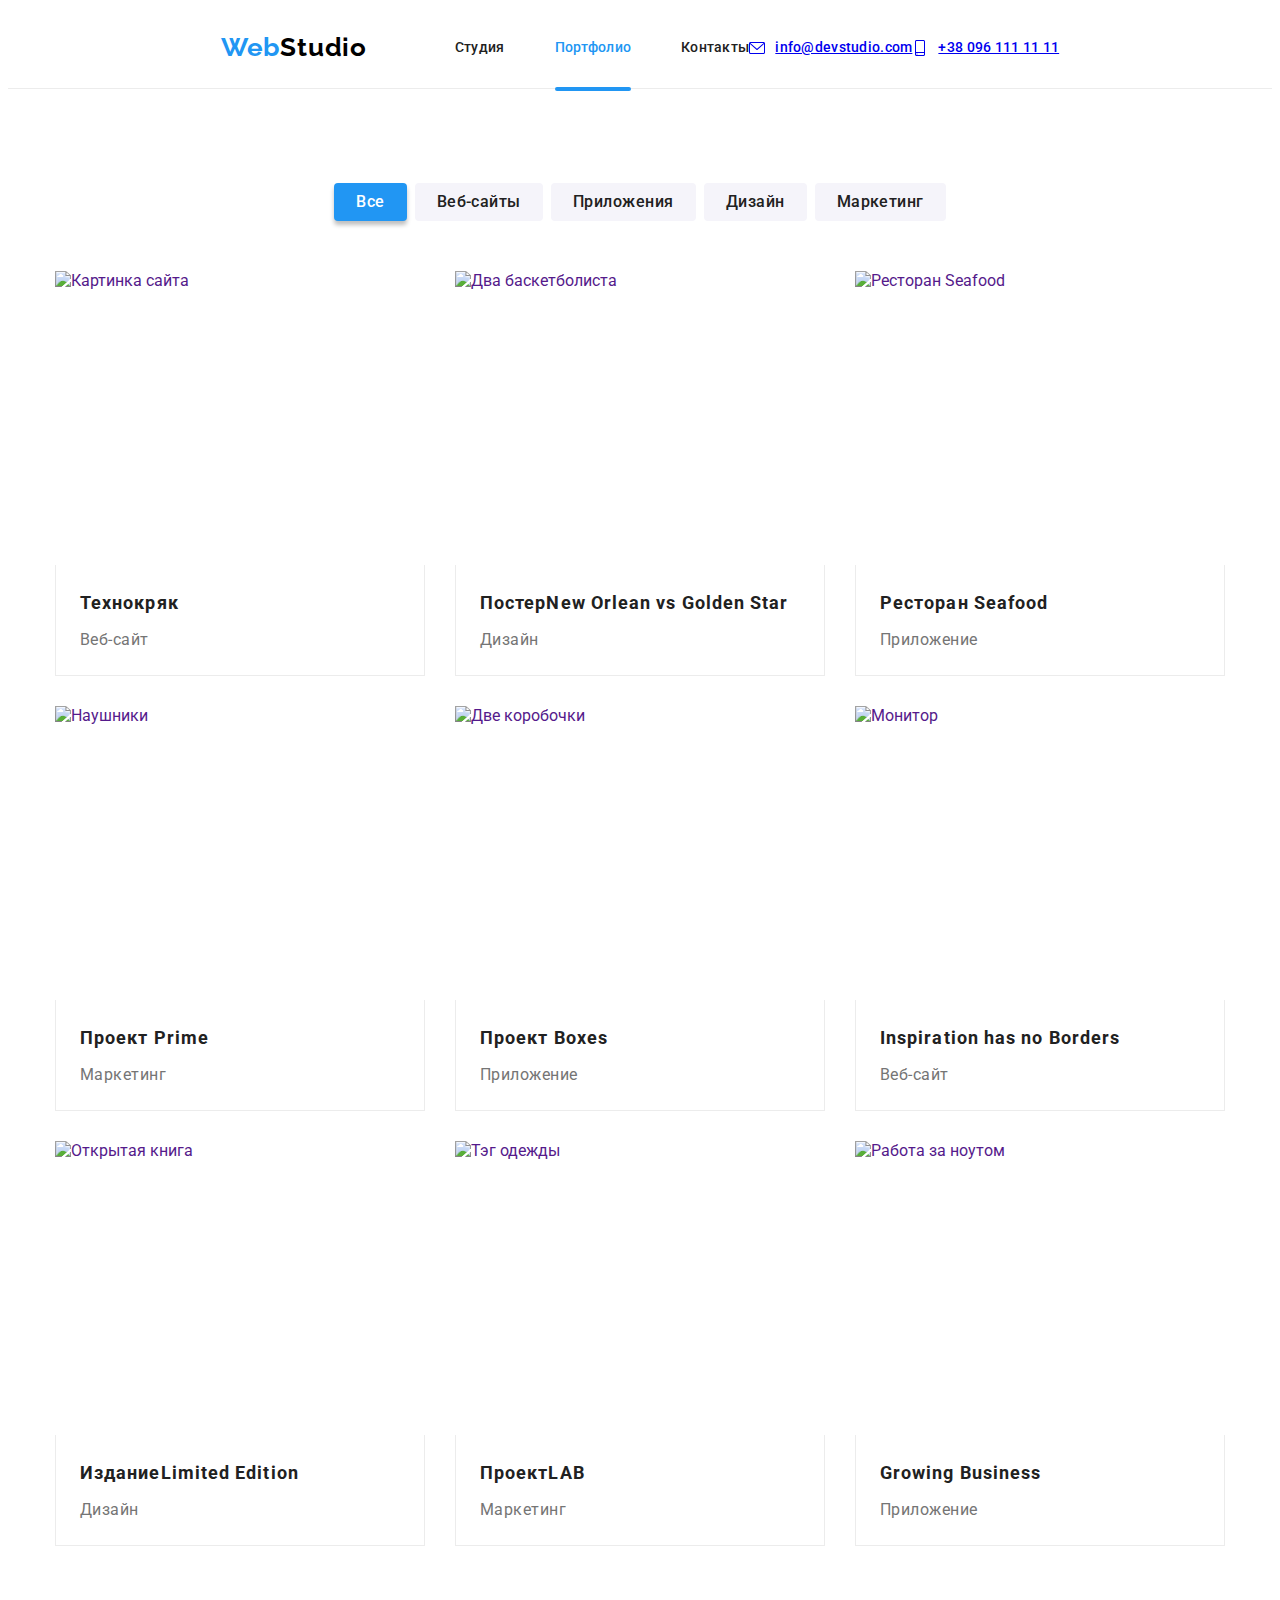
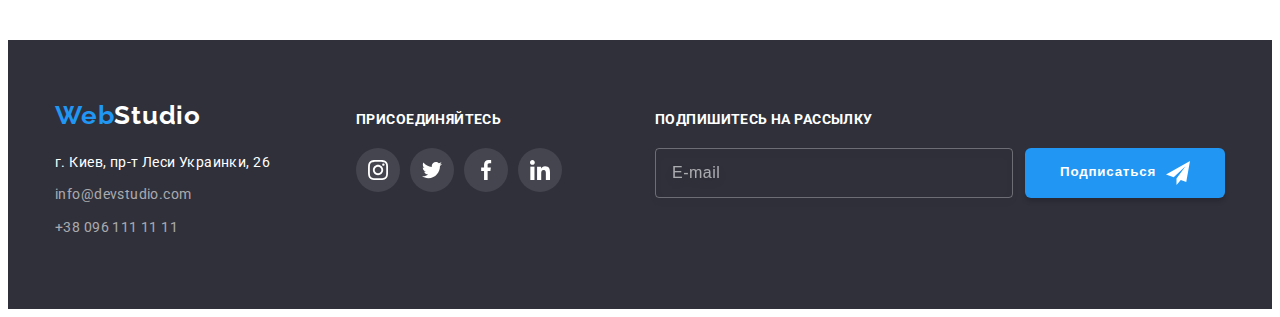
==== portfolio.html @ 28007266 "HW 8" ====
<!DOCTYPE html>
<html lang="ru">

<head>
    <meta charset="UTF-8">
    <meta http-equiv="X-UA-Compatible" content="IE=edge">
    <meta name="viewport" content="width=device-width, initial-scale=1.0">
    <link rel="preconnect" href="https://fonts.googleapis.com">
    <link rel="preconnect" href="https://fonts.gstatic.com" crossorigin>
    <link
        href="https://fonts.googleapis.com/css2?family=Raleway:wght@700&family=Roboto:wght@400;500;700;900&display=swap"
        rel="stylesheet">
    <link rel="stylesheet" href="https://cdnjs.cloudflare.com/ajax/libs/modern-normalize/1.1.0/modern-normalize.min.css"
        integrity="sha512-wpPYUAdjBVSE4KJnH1VR1HeZfpl1ub8YT/NKx4PuQ5NmX2tKuGu6U/JRp5y+Y8XG2tV+wKQpNHVUX03MfMFn9Q=="
        crossorigin="anonymous" referrerpolicy="no-referrer" />
    <link rel="stylesheet" href="./css/style.css">
    <link rel="stylesheet" href="./css/main.min.css">
    <title>Document</title>
</head>

<body>
    <!--ШАПКА-->
    <header class="header-border">
        <div class="container">
            <nav class="nav">
                <a href="" class="logo--header logo">Web<span class="logo__studio">Studio</span></a>
                <ul class="nav__list">
                    <li class="nav__item">
                        <a href="./index.html" class="nav__link">Студия</a>
                    </li>
                    <li class="nav__item">
                        <a href="./portfolio.html" class="nav__link current">Портфолио</a>
                    </li>
                    <li class="nav__item">
                        <a href="" class="nav__link">Контакты</a>
                    </li>
                </ul>
                <ul class="contacts">
                    <li class="contacts__list">
                        <a href="mailto:info@devstudio.com" class="contacts__link"><svg class="contacts__icon">
                                <use href="./images/icons.svg#icon-envelope"></use>
                            </svg>info@devstudio.com
                        </a>
                    <li class="contacts__list"><a href="tel:+380961111111" class="contacts__link"><svg
                                class="contacts__icon">
                                <use href="./images/icons.svg#icon-smartphone"></use>
                            </svg>+38 096 111 11 11</a>
                    </li>
                </ul>
            </nav>
        </div>
    </header>
    <main>
        <section class="section">
            <!--<h1>Портфолио</h1-->
            <div class="container">
                <ul class="ul-filter">
                    <li class="filter__margins"><button type="button"
                            class="button button__filter filter__current">Все</button></li>
                    <li class="filter__margins"><button type="button" class="button button__filter">Веб-сайты</button>
                    </li>
                    <li class="filter__margins"><button type="button" class="button button__filter">Приложения</button>
                    </li>
                    <li class="filter__margins"><button type="button" class="button button__filter">Дизайн</button></li>
                    <li class="filter__margins"><button type="button" class="button button__filter">Маркетинг</button>
                    </li>
                </ul>

                <ul class="portfolio__container">
                    <li class="portfolio__flex-item">
                        <a href="" class="portfolio__link">
                            <div class="portfolio__pic-div">
                                <img width="370" height="294" class="img" src="./images/portfolio1.jpg"
                                    alt="Картинка сайта">
                                <div class="overlay">
                                    <p class="portfolio__overlay-text">Технокряк это современная площадка распространения
                                        коронавируса. Компании используют
                                        эту платформу для цифрового шпионажа и атак на защищённые сервера конкурентов.
                                    </p>
                                </div>
                            </div>
                            <div class="portfolio__border">
                                <h2 class="portfolio__title">Технокряк</h2>
                                <p class="portfolio__paragraph">Веб-сайт</p>
                            </div>
                        </a>
                    </li>
                    <li class="portfolio__flex-item">
                        <a href="" class="portfolio__link card-hover">
                            <div class="portfolio__pic-div">
                                <img width="370" height="294" class="img" src="./images/portfolio2.jpg"
                                    alt="Два баскетболиста">
                                <div class="overlay">
                                    <p class="portfolio__overlay-text">Технокряк это современная площадка распространения
                                        коронавируса. Компании используют эту
                                        платформу для цифрового шпионажа и атак на защищённые сервера конкурентов.</p>
                                </div>
                            </div>
                            <div class="portfolio__border">
                                <h2 class="portfolio__title">Постер<span lang="en">New Orlean vs Golden Star</span></h2>
                                <p class="portfolio__paragraph">Дизайн</p>
                            </div>
                        </a>
                    </li>
                    <li class="portfolio__flex-item">
                        <a href="" class="portfolio__link card-hover">
                            <div class="portfolio__pic-div">
                                <img width="370" height="294" class="img" src="./images/portfolio3.jpg"
                                    alt="Ресторан Seafood">
                                <div class="overlay">
                                    <p class="portfolio__overlay-text">Технокряк это современная площадка распространения
                                        коронавируса. Компании используют эту
                                        платформу для цифрового шпионажа и атак на защищённые сервера конкурентов.</p>
                                </div>
                            </div>
                            <div class="portfolio__border">
                                <h2 class="portfolio__title">Ресторан <span lang="en">Seafood</span></h2>
                                <p class="portfolio__paragraph">Приложение</p>
                            </div>
                        </a>
                    </li>
                    <li class="portfolio__flex-item">
                        <a href="" class="portfolio__link card-hover">
                            <div class="portfolio__pic-div">
                                <img width="370" height="294" class="img" src="./images/portfolio4.jpg" alt="Наушники">
                                <div class="overlay">
                                    <p class="portfolio__overlay-text">Технокряк это современная площадка распространения
                                        коронавируса. Компании используют эту
                                        платформу для цифрового шпионажа и атак на защищённые сервера конкурентов.</p>
                                </div>
                            </div>
                            <div class="portfolio__border">
                                <h2 class="portfolio__title">Проект <span lang="en">Prime</span></h2>
                                <p class="portfolio__paragraph">Маркетинг</p>
                            </div>
                        </a>
                    </li>
                    <li class="portfolio__flex-item">
                        <a href="" class="portfolio__link card-hover">
                            <div class="portfolio__pic-div">
                                <img width="370" height="294" class="img" src="./images/portfolio5.jpg"
                                    alt="Две коробочки">
                                <div class="overlay">
                                    <p class="portfolio__overlay-text">Технокряк это современная площадка распространения
                                        коронавируса. Компании используют эту
                                        платформу для цифрового шпионажа и атак на защищённые сервера конкурентов.</p>
                                </div>
                            </div>
                            <div class="portfolio__border">
                                <h2 class="portfolio__title">Проект <span lang="en">Boxes</span></h2>
                                <p class="portfolio__paragraph">Приложение</p>
                            </div>
                        </a>
                    </li>
                    <li class="portfolio__flex-item">
                        <a href="" class="portfolio__link card-hover">
                            <div class="portfolio__pic-div">
                                <img width="370" height="294" class="img" src="./images/portfolio6.jpg" alt="Монитор">
                                <div class="overlay">
                                    <p class="portfolio__overlay-text">Технокряк это современная площадка распространения
                                        коронавируса. Компании используют эту
                                        платформу для цифрового шпионажа и атак на защищённые сервера конкурентов.</p>
                                </div>
                            </div>
                            <div class="portfolio__border">
                                <h2 lang="en" class="portfolio__title">Inspiration has no Borders</h2>
                                <p class="portfolio__paragraph">Веб-сайт</p>
                            </div>
                        </a>
                    </li>
                    <li class="portfolio__flex-item">
                        <a href="" class="portfolio__link card-hover">
                            <div class="portfolio__pic-div">
                                <img width="370" height="294" class="img" src="./images/portfolio7.jpg"
                                    alt="Открытая книга">
                                <div class="overlay">
                                    <p class="portfolio__overlay-text">Технокряк это современная площадка распространения
                                        коронавируса. Компании используют эту
                                        платформу для цифрового шпионажа и атак на защищённые сервера конкурентов.</p>
                                </div>
                            </div>
                            <div class="portfolio__border">
                                <h2 class="portfolio__title">Издание<span lang="en">Limited Edition</span></h2>
                                <p class="portfolio__paragraph">Дизайн</p>
                            </div>
                        </a>
                    </li>
                    <li class="portfolio__flex-item">
                        <a href="" class="portfolio__link card-hover">
                            <div class="portfolio__pic-div">
                                <img width="370" height="294" class="img" src="./images/portfolio8.jpg"
                                    alt="Тэг одежды">
                                <div class="overlay">
                                    <p class="portfolio__overlay-text">Технокряк это современная площадка распространения
                                        коронавируса. Компании используют эту
                                        платформу для цифрового шпионажа и атак на защищённые сервера конкурентов.</p>
                                </div>
                            </div>
                            <div class="portfolio__border">
                                <h2 class="portfolio__title">Проeкт<span lang="">LAB</span></h2>
                                <p class="portfolio__paragraph">Маркетинг</p>
                            </div>
                        </a>
                    </li>
                    <li class="portfolio__flex-item">
                        <a href="" class="portfolio__link card-hover">
                            <div class="portfolio__pic-div">
                                <img width="370" height="294" class="img" src="./images/portfolio9.jpg"
                                    alt="Работа за ноутом">
                                <div class="overlay">
                                    <p class="portfolio__overlay-text">Технокряк это современная площадка распространения
                                        коронавируса. Компании используют эту
                                        платформу для цифрового шпионажа и атак на защищённые сервера конкурентов.</p>
                                </div>
                            </div>
                            <div class="portfolio__border">
                                <h2 lang="en" class="portfolio__title">Growing Business</h2>
                                <p class="portfolio__paragraph">Приложение</p>
                            </div>
                        </a>
                    </li>
                </ul>
            </div>
        </section>
    </main>
    <!--ПОДВАЛ-->
    <footer class="footer">
        <section class="container--footer">
            <div class="container-footer-left">
                <a href="" class="logo logo-foot-main">Web<span class="logo__studio--footer ">Studio</span></a>
                <address>
                    <ul>
                        <li class="contacts--footer"><a href="https://goo.gl/maps/7hmKTm9yFbBLXRid7" class="address">г.
                                Киев, пр-т Леси Украинки,
                                26</a></li>
                        <li class="contacts--footer"><a href="mailto:info@devstudio.com"
                                class="contacts__link--footer">info@devstudio.com</a><br></li>
                        <li class="contacts--footer"><a href="tel:+380961111111" class="contacts__link--footer">+38 096 111
                                11
                                11</a></li>
                    </ul>
                </address>
            </div>
            <div class="container-footer-right">
                <p class="footer__join">Присоединяйтесь</p>
                <ul class="social-icons__list">
                    <li class="social__item">
                        <a href="" class="social__link social__link--footer">
                            <svg class="social__icon" width="20" height="20">
                                <use href="./images/icons.svg#icon-instagram1"></use>
                            </svg>
                        </a>
                    </li>
                    <li class="social__item">
                        <a href="" class="social__link social__link--footer">
                            <svg class="social__icon" width="20" height="20">
                                <use href="./images/icons.svg#icon-twitter-1"></use>
                            </svg>
                        </a>
                    </li>
                    <li class="social__item">
                        <a href="" class="social__link social__link--footer">
                            <svg class="social__icon" width="20" height="20">
                                <use href="./images/icons.svg#icon-facebook-1"></use>
                            </svg>
                        </a>
                    </li>
                    <li class="social__item">
                        <a href="" class="social__link social__link--footer">
                            <svg class="social__icon" width="20" height="20">
                                <use href="./images/icons.svg#icon-linkedin-1"></use>
                            </svg>
                        </a>
                    </li>
                </ul>
            </div>
            <!-- subscribe -->
            <div class="subscribe">
                <p class="footer__join">Подпишитесь на рассылку</p>
                <div class="subscribe__wrap">
                    <!-- <label for="subscribe-mail" class="subscribe-label"></label> -->
                    <form action="#" class="subscribe-form">
                        <input type="email" class="subscribe__input" name="subscribe-mail" placeholder="E-mail">
                    </form>
                    <button type="submit" class="button--subscribe">Подписаться<svg class="subscribe__icon" width="24"
                            height="24">
                            <use href="./images/icons.svg#icon-plane"></use>
                        </svg></button>
                </div>
            </div>
        </section>
    </footer>
    </body>

</html>
---- css/main.min.css ----
:root{--primary-text-color: #757575;--secondary-text-color: #212121;--accent-text-color: #2196f3;--title-text-color: #ffffff;--bgc-portfolio-cards: rgba(33, 150, 243, 0.9);--overlay-bgc: rgba(47, 48, 58, 0.8);--secondary-background-color: #f5f4fa;--third-background-color: #2f303a;--icon-fill-main: #afb1b8;--cubic-bezier: cubic-bezier(0.4, 0, 0.2, 1);--box-shadow: 0px 4px 4px rgba(0, 0, 0, 0.25);--box-shadow-long: 0px 1px 3px rgba(0, 0, 0, 0.12), 0px 1px 1px rgba(0, 0, 0, 0.14), 0px 2px 1px rgba(0, 0, 0, 0.2);--box-shadow-pf-card: 0px 1px 1px rgba(0, 0, 0, 0.12), 0px 4px 4px rgba(0, 0, 0, 0.06), 1px 4px 6px rgba(0, 0, 0, 0.16);--transition-time: 250ms}html{box-sizing:border-box}*,*::before,*::after{box-sizing:inherit}.list{list-style:none;text-decoration:none}h1,h2,h3,h4,h5,h6,p{margin:0 0}ul{margin:0;padding:0;list-style:none}.button{cursor:pointer}img{display:block;width:100%;height:auto}address{font-style:normal;text-decoration:none}.hidden{position:absolute;width:1px;height:1px;margin:-1px;border:0;padding:0;white-space:nowrap;-webkit-clip-path:inset(100%);clip-path:inset(100%);clip:rect(0 0 0 0);overflow:hidden}body{font-family:"roboto",sans-serif;background-color:var(--background-color);color:var(--primary-text-color)}@media screen and (min-width: 320px)and (max-width: 1199px){.section{padding:60px 0}}@media screen and (min-width: 1200px){.section{padding-top:94px;padding-bottom:94px}}.current{color:var(--accent-text-color)}.current::after{content:"";width:100%;height:4px;position:absolute;background-color:var(--accent-text-color);border-radius:5px;left:0;bottom:-3px}.border-main{padding:30px 32px;background-color:var(--background-color);border-radius:0 0 6px 6px;box-shadow:var(--box-shadow-long)}.is-hidden{visibility:hidden;opacity:0;pointer-events:none}.main__title{font-size:28px;line-height:33px;letter-spacing:.03em;font-weight:700;margin-bottom:50px;color:var(--secondary-text-color);text-align:center}.logo{display:inline-block;margin-left:0px;color:var(--accent-text-color);text-decoration:none;font-family:Raleway;font-size:26px;line-height:1.19;letter-spacing:.03em;font-weight:700}@media screen and (min-width: 320px)and (max-width: 1200px){.logo{font-size:24px;line-height:1.16;letter-spacing:.03em;font-weight:700}}.logo-studio{color:#000;transition:color var(--transition-time) var(--cubic-bezier)}.logo--header{padding-top:24px;padding-bottom:25px;margin-right:88px}.logo__studio{color:#000;transition:color var(--transition-time) var(--cubic-bezier)}.logo__studio:hover,.logo__studio:active{color:var(--accent-text-color)}.logo__studio--footer{color:var(--title-text-color);transition:color var(--transition-time) var(--cubic-bezier)}.logo__studio--footer:hover,.logo__studio--footer:focus{color:var(--accent-text-color)}.logo-foot-main{margin-bottom:20px}.container,.container--footer{margin:0 auto;padding:0 15px}@media screen and (min-width: 320px)and (max-width: 767px){.container,.container--footer{width:100%}}@media screen and (min-width: 480px){.container,.container--footer{width:480px}}@media screen and (min-width: 768px)and (max-width: 1199px){.container,.container--footer{width:738px}}@media screen and (min-width: 1200px){.container,.container--footer{width:1200px}}@media screen and (min-width: 1200px){.container--footer{display:flex;align-items:baseline;margin:0 auto;text-align:baseline}}.container--mob-header{padding:0 15px;display:flex;justify-content:space-between}@media screen and (min-width: 767px){.container--mob-header{display:none}}.container__header{padding:0 15px}@media screen and (min-width: 320px){.container__header{width:100%}}@media screen and (min-width: 768px){.container__header{width:738px}}@media screen and (min-width: 1200px){.container__header{width:1200px}}.button{display:inline-block;font-family:inherit;font-size:16px;display:flex;align-items:center;text-align:center;letter-spacing:.06em;border:none}.button__hero{border-radius:6px;font-weight:700;line-height:1.87;padding:10px 32px;display:inline-block;text-align:center;color:var(--title-text-color);background-color:var(--accent-text-color);box-shadow:0px 4px 4px rgba(0,0,0,.15)}.button__filter{border-radius:4px;color:var(--secondary-text-color);background-color:var(--secondary-background-color);font-weight:500;font-size:16px;line-height:1.62;text-align:center;letter-spacing:.03em;padding:6px 22px;width:auto;transition:color var(--transition-time) var(--cubic-bezier),background-color var(--transition-time) var(--cubic-bezier),box-shadow var(--transition-time) var(--cubic-bezier)}.button__filter:hover,.button__filter:focus{color:var(--title-text-color);background-color:var(--accent-text-color);box-shadow:var(--box-shadow)}.filter__current{color:var(--title-text-color);background-color:var(--accent-text-color);box-shadow:var(--box-shadow)}.filter__margins{margin-left:8px}.filter__margins:first-child{margin-left:0}.btn{display:inline-block}.button--modal{display:block;margin:0 auto;border-radius:6px;font-weight:700;line-height:1.87;padding:10px 54px;color:var(--title-text-color);background-color:var(--accent-text-color);box-shadow:0px 4px 4px rgba(0,0,0,.15)}.button--subscribe{display:flex;justify-content:center;align-items:center;cursor:pointer;width:200px;height:50px;border-radius:6px;font-weight:700;line-height:1.87;padding:auto auto;vertical-align:center;color:var(--title-text-color);background-color:var(--accent-text-color);letter-spacing:.06em;border:none;box-shadow:0px 4px 4px rgba(0,0,0,.15)}@media screen and (min-width: 320px)and (max-width: 1199px){.button--subscribe{margin:0 auto}}.close-menu-button{position:absolute;top:14px;right:14px;width:40px;height:40px;border:none;background-color:transparent;display:flex;align-items:center;justify-content:center;transition:fill var(--transition-time) var(--cubic-bezier)}.close-menu-button:hover,.close-menu-button:focus{fill:var(--accent-text-color);cursor:pointer}.open-menu-button{margin-left:auto;border:none;background-color:transparent}@media screen and (min-width: 767px){.open-menu-button{display:none}}.open-menu-button :hover,.open-menu-button :focus{fill:var(--accent-text-color);cursor:pointer}.social-icons__list{display:flex;justify-content:center}.social__item{width:44px;height:44px}.social__item+.social__item{margin-left:10px}.social__icon{fill:currentColor}.social__link{width:100%;height:100%;border-radius:50%;display:flex;align-items:center;justify-content:center;color:var(--icon-fill-main);transition:color var(--transition-time) var(--cubic-bezier),background-color var(--transition-time) var(--cubic-bezier)}.social__link:hover,.social__link:focus{background-color:var(--accent-text-color);color:var(--title-text-color)}.social__link--footer{color:var(--title-text-color);background-color:rgba(255,255,255,.1)}@media screen and (min-width: 1200px){.contacts{display:flex;align-items:center}}.contacts__list{display:flex;flex-direction:row}.contacts__mail,.contacts__tel{font-size:14px;line-height:1.16;letter-spacing:.02em;font-weight:500;color:var(--primary-text-color);text-decoration:none;transition:color var(--transition-time) var(--cubic-bezier)}.contacts__mail:hover,.contacts__mail:focus,.contacts__tel:hover,.contacts__tel:focus{color:var(--accent-text-color)}.contacts__mail{padding-bottom:10px;padding-top:20px}@media screen and (min-width: 1200px){.contacts__mail{padding:32px 0;margin-right:30px}}.contacts__tel{padding-bottom:18px;margin-left:-2px}@media screen and (min-width: 1200px){.contacts__tel{padding:32px 0;margin-right:10px;padding:32px 0}}.contacts__icon{width:16px;height:16px;display:inline-block;vertical-align:middle;fill:currentColor;margin-right:10px}.contacts__link--footer{display:inline-block;font-weight:400;color:rgba(255,255,255,.6);font-size:14px;line-height:1.71;letter-spacing:.03em;text-decoration:none;transition:color var(--transition-time) var(--cubic-bezier)}.contacts__link--footer:hover,.contacts__link--footer:focus{color:var(--accent-text-color)}@media screen and (min-width: 320px)and (max-width: 1199px){.contacts__link--footer{margin-bottom:8px}}@media screen and (min-width: 1200px){.contacts--footer{max-width:231px;margin-bottom:9px}.contacts--footer :last-child{margin-bottom:0}}.form-field{margin-bottom:10px}.form__input-wrap{position:relative}.form__input{padding-left:42px;width:100%;height:40px;outline:none;border:1px solid rgba(33,33,33,.2);border-radius:4px;background-color:transparent;transition:border-color var(--transition-time) var(--cubic-bezier)}.form__input:focus,.form__input:hover{border-color:var(--accent-text-color);cursor:pointer}.form__input:focus+.form__icon-name,.form__input:hover+.form__icon-name{fill:var(--accent-text-color)}.form__icon-name{position:absolute;top:50%;transform:translateY(-50%);left:12px;transition:fill var(--transition-time) var(--cubic-bezier)}.form__input__text{display:block;margin-bottom:4px;color:var(--primary-text-color);font-size:12px;line-height:1.16;letter-spacing:.01em}.form__textarea{width:100%;height:120px;outline:none;border:1px solid rgba(33,33,33,.2);border-radius:4px;padding:12px 16px;resize:none;background-color:transparent;transition:border-color var(--transition-time) var(--cubic-bezier)}.form__textarea:focus,.form__textarea:hover{border-color:var(--accent-text-color);cursor:pointer}.form__textarea::-moz-placeholder{color:rgba(117,117,117,.5);font-size:12px;line-height:1.16;letter-spacing:.01em;color:rgba(117,117,117,.5)}.form__textarea:-ms-input-placeholder{color:rgba(117,117,117,.5);font-size:12px;line-height:1.16;letter-spacing:.01em;color:rgba(117,117,117,.5)}.form__textarea::placeholder{color:rgba(117,117,117,.5);font-size:12px;line-height:1.16;letter-spacing:.01em;color:rgba(117,117,117,.5)}.nav{display:flex;justify-content:center;font-size:14px;line-height:1.14;letter-spacing:.02em;font-weight:500}@media screen and (max-width: 768px){.nav{display:none}}.header-border{border-bottom:1px solid #ececec}@media screen and (min-width: 767px){.header-border{display:flex;justify-content:center}}.nav__list{display:flex;padding-left:0px}.nav__item{color:var(--secondary-text-color);margin-right:50px}.nav__item:last-child{margin-right:0}.nav__item:hover,.nav__item:focus{color:var(--accent-text-color)}.nav__link{position:relative;display:inline-block;padding-top:32px;padding-bottom:32px;color:var(--secondary-text-color);text-decoration:none;transition:color var(--transition-time) var(--cubic-bezier)}.nav__link:hover,.nav__link:focus{color:var(--accent-text-color)}.nav__link.current{color:var(--accent-text-color)}@media screen and (min-width: 767px){.logo--header.logo.mobile{display:none}}.nav-right{margin-left:84px;min-width:-webkit-fit-content;min-width:-moz-fit-content;min-width:fit-content}.hero__section{margin:0 auto;text-align:center;background-repeat:no-repeat;background-size:cover;background-position:center;background-color:var(--third-background-color)}@media screen and (min-width: 320px){.hero__section{background-image:linear-gradient(rgba(47, 48, 58, 0.4), rgba(47, 48, 58, 0.4)),url(/images/hero-mob-1x.jpg);padding-top:118px;padding-bottom:118px}}@media screen and (min-width: 768px){.hero__section{background-image:linear-gradient(rgba(47, 48, 58, 0.4), rgba(47, 48, 58, 0.4)),url(/images/hero-tab-1x.jpg);padding-top:118px;padding-bottom:118px}}@media screen and (min-width: 1200px){.hero__section{background-image:linear-gradient(rgba(47, 48, 58, 0.4), rgba(47, 48, 58, 0.4)),url(/images/hero-picture.jpg);max-width:1600px;padding-top:200px;padding-bottom:200px}}.hero__title{display:block;margin-top:0;margin-bottom:30px;margin-right:auto;margin-left:auto;text-align:center;color:var(--title-text-color);text-transform:uppercase}@media screen and (min-width: 320px){.hero__title{font-size:26px;line-height:1.61;letter-spacing:.06em;font-weight:900;max-width:360px}}@media screen and (min-width: 1200px){.hero__title{font-size:44px;line-height:1.36;letter-spacing:.06em;font-weight:900;max-width:696px}}.examples__section{padding-bottom:94px}@media screen and (max-width: 1199px){.examples__section{display:none}}.examples{display:flex;padding-left:0}.examples__item{margin-left:30px}.examples__item:first-child{margin-left:0}.examples__pic-div{position:relative;overflow:hidden}.examples__overlay{position:absolute;bottom:0;display:flex;width:100%;height:70px;justify-content:center;align-items:center;background-color:var(--overlay-bgc)}.examples__text{color:var(--title-text-color);font-weight:700;font-size:14px;line-height:1.14;text-align:center;letter-spacing:.03em;text-transform:uppercase}.footer{padding-top:60px;padding-bottom:60px;background-color:var(--third-background-color)}.container-footer-left{text-align:center;display:block;min-width:231px}@media screen and (min-width: 320px)and (max-width: 1199px){.container-footer-left{margin-bottom:60px}}@media screen and (min-width: 1200px){.container-footer-left{margin-right:70px;text-align:left}}.address{display:inline-block;text-decoration:none;font-style:normal;font-weight:400;color:var(--title-text-color);font-size:14px;line-height:1.71;letter-spacing:.03em;transition:color var(--transition-time) var(--cubic-bezier)}.address:hover,.address:focus{color:var(--accent-text-color)}@media screen and (min-width: 320px){.address{margin-bottom:8px}}.footer__join{text-align:center;margin-bottom:20px;color:var(--title-text-color);font-weight:700;font-size:14px;line-height:1.14;letter-spacing:.03em;text-transform:uppercase}@media screen and (min-width: 1200px){.footer__join{text-align:left}}@media screen and (min-width: 768px){.footer__wrap--left{display:flex;align-items:baseline;justify-content:space-around}}@media screen and (min-width: 1200px){.footer__wrap--left{justify-content:space-between}}@media screen and (min-width: 1200px){.footer__wrap--all{display:flex;justify-content:space-between;align-items:baseline}}@media screen and (min-width: 320px)and (max-width: 1199px){.container-footer-socials{margin-bottom:60px}}@media screen and (min-width: 1200px){.container-footer-socials{height:80px;margin-left:70px}}.features__list{margin-bottom:-30px;margin:0 auto}@media screen and (min-width: 768px){.features__list{display:flex;justify-content:center;flex-wrap:wrap;margin-left:-30px}}.features__list .features__item{margin-bottom:30px}@media screen and (min-width: 768px){.features__list .features__item{width:calc(100% / 2 - 30px);margin-left:30px}}@media screen and (min-width: 1200px){.features__list .features__item{width:calc(100% / 4 - 30px)}}.features__list .features__item+.features__list .features__item{margin-left:30px}.features__icon-block{margin-right:auto;margin-left:auto;margin-bottom:30px;display:flex;background-color:var(--secondary-background-color);width:100%;height:120px;align-items:center;justify-content:center;border-radius:6px}.features__icon{display:inline-block;justify-content:center;align-items:center}.features__title{margin-bottom:10px;display:flex;color:var(--secondary-text-color);margin-bottom:10px;font-size:14px;line-height:1.14;letter-spacing:.03em;font-weight:700;text-transform:uppercase}.features__paragraph{display:inline-block;min-width:270px;font-size:14px;line-height:1.71;letter-spacing:.03em;font-weight:400}.our-team{background-color:var(--secondary-background-color)}.team__list{margin-bottom:-30px}@media screen and (min-width: 768px){.team__list{display:flex;justify-content:center;align-items:center;flex-wrap:wrap;margin-left:-30px}}.team-item{margin-bottom:30px}@media screen and (min-width: 768px){.team-item{width:calc(100% / 2 - 30px);margin-left:30px}}@media screen and (min-width: 1200px){.team-item{width:calc(100% / 4 - 30px)}.team-item+.team-item{margin-left:30px}}.div-team{background-color:var(--title-text-color)}.names{font-size:16px;line-height:1.19;letter-spacing:.03em;font-weight:500;color:var(--secondary-text-color);text-align:center;margin-bottom:10px}.responsibilities{font-size:16px;line-height:1.19;letter-spacing:.03em;font-weight:400;text-align:center;margin-bottom:16px}.team-icons-item+.team-icons-item{margin-left:10px}.clients{display:flex}@media screen and (min-width: 320px){.clients{flex-wrap:wrap;margin:-15px}}@media screen and (min-width: 1200px){.clients{justify-items:center}}.clients__item{height:92px}@media screen and (min-width: 320px){.clients__item{width:210px;margin:15px;width:calc(100% / 2 - 30px)}}@media screen and (min-width: 768px){.clients__item{width:226px;width:calc(100% / 3 - 30px)}}@media screen and (min-width: 1200px){.clients__item{width:170px;width:calc(100% / 6 - 30px)}}.clients__item .clients__link{width:100%;height:100%;border-radius:6px;display:flex;align-items:center;justify-content:center;color:var(--icon-fill-main);border:1px solid var(--icon-fill-main);transition:color var(--transition-time) var(--cubic-bezier),border-color var(--transition-time) var(--cubic-bezier)}.clients__item .clients__link:hover,.clients__item .clients__link:focus{color:var(--accent-text-color);border:1px solid var(--accent-text-color)}@media screen and (min-width: 1200px){.subscribe{margin-left:auto;justify-content:flex-end}}@media screen and (min-width: 1200px){.subscribe__wrap{display:flex}}.subscribe__input{display:block;width:100%;height:50px;padding:15px 16px;background-color:transparent;border:1px solid rgba(255,255,255,.3);border-radius:4px;background-color:transparent;font-size:16px;line-height:1.25;align-items:center;letter-spacing:.03em;color:rgba(255,255,255,.6);filter:drop-shadow(0px 4px 4px rgba(0, 0, 0, 0.15))}.subscribe__input::-moz-placeholder{font-size:16px;line-height:1.25;align-items:center;letter-spacing:.03em;color:rgba(255,255,255,.6)}.subscribe__input:-ms-input-placeholder{font-size:16px;line-height:1.25;align-items:center;letter-spacing:.03em;color:rgba(255,255,255,.6)}.subscribe__input::placeholder{font-size:16px;line-height:1.25;align-items:center;letter-spacing:.03em;color:rgba(255,255,255,.6)}@media screen and (min-width: 320px)and (max-width: 1199px){.subscribe__input{margin-bottom:30px;margin-left:auto;margin-right:auto}}@media screen and (min-width: 480px){.subscribe__input{width:450px}}@media screen and (min-width: 1200px){.subscribe__input{width:358px;height:50px;padding:15px 16px;margin-right:12px}}.subscribe__icon{margin-left:10px}.ul-filter{display:flex;justify-content:center;margin-bottom:50px}.portfolio__border{border-bottom:1px solid #ececec;border-right:1px solid #ececec;border-left:1px solid #ececec;padding:20px 24px}.portfolio__link{text-decoration:none;display:block;transition:box-shadow var(--transition-time) var(--cubic-bezier)}.portfolio__link:hover,.portfolio__link:focus{box-shadow:var(--box-shadow-pf-card)}.portfolio__link:hover .overlay,.portfolio__link:focus .overlay{transform:translateY(-100%)}.portfolio__pic-div{position:relative;overflow:hidden}.portfolio__title{color:var(--secondary-text-color);font-weight:700;font-size:18px;line-height:2;letter-spacing:.06em;margin-top:0;margin-bottom:4px}.portfolio__paragraph{color:var(--primary-text-color);font-size:16px;line-height:1.87;letter-spacing:.03em}.portfolio__overlay-text{color:var(--title-text-color);font-size:18px;line-height:1.56;letter-spacing:.03em}.overlay{position:absolute;width:100%;height:100%;padding:63px 24px;background-color:var(--bgc-portfolio-cards);transition:transform var(--transition-time) var(--cubic-bezier);overflow:auto}.portfolio__container{display:flex;flex-wrap:wrap;padding-left:0}.portfolio__flex-item{width:370px;margin-right:30px;margin-bottom:30px}.portfolio__flex-item:nth-child(3n){margin-right:0}.portfolio__flex-item:nth-last-child(-n+3){margin-bottom:0}.backdrop{position:fixed;top:0;left:0;width:100vw;height:100vh;background-color:rgba(0,0,0,.2);transition:opacity var(--transition-time) var(--cubic-bezier),visibility var(--transition-time) var(--cubic-bezier)}.backdrop.is-hidden .modal{transform:translate(-50%, -50%) scale(1.5)}.modal{position:absolute;top:50%;left:50%;transform:translate(-50%, -50%) scale(1);width:528px;min-height:581px;padding:40px;box-shadow:0px 1px 3px rgba(0,0,0,.12),0px 1px 1px rgba(0,0,0,.14),0px 2px 1px rgba(0,0,0,.2);border-radius:4px;background-color:#fff;transition:transform 250ms}.modal__title{margin-bottom:12px;font-size:20px;line-height:1.15;letter-spacing:.03em;font-weight:700;color:var(--secondary-text-color);text-align:center}.checkbox{-webkit-appearance:none;-moz-appearance:none;appearance:none;position:absolute}.checkbox:checked+.checkbox__text span{background-color:var(--accent-text-color);background-position:center;background-origin:border-box;background-size:cover;border:none}.checkbox:checked+.checkbox__text .icon-checked{fill:var(--background-color)}.checkbox:focus+.checkbox__text .icon-checked{border:3px solid var(--accent-text-color)}.checkbox__link{-webkit-text-decoration-skip-ink:none;text-decoration-skip-ink:none;font-size:14px;line-height:1.71;color:var(--accent-text-color);letter-spacing:.03em}.checkbox__link:focus span{border:3px solid}.checkbox__text{display:flex;justify-content:center;align-items:center;font-size:14px;line-height:1.71;letter-spacing:.03em;transition:border-color var(--transition-time) var(--cubic-bezier)}.checkbox__text:hover{cursor:pointer}.checkbox__text:hover span,.checkbox__text:focus span{cursor:pointer;border:3px solid;border-color:var(--accent-text-color)}.checkbox__text span{width:16px;height:15px;margin-right:11px;border:2px solid var(--secondary-text-color);border-radius:2px;display:flex;justify-content:center;align-items:center;transition:background-color var(--transition-time) var(--cubic-bezier),border-color var(--transition-time) var(--cubic-bezier)}.icon-checked{fill:transparent;transition:fill var(--transition-time) var(--cubic-bezier)}.comments{margin-bottom:20px}.checkbox__wrap{display:flex;align-items:center;justify-content:center;margin-bottom:30px}.modal-close{position:absolute;top:14px;right:14px;width:30px;height:30px;background-color:transparent;border:1px solid rgba(0,0,0,.1);border-radius:50%;display:flex;align-items:center;justify-content:center;transition:fill var(--transition-time) var(--cubic-bezier)}.modal-close:hover,.modal-close:focus{fill:var(--accent-text-color);cursor:pointer}.mob-menu{position:fixed;background-color:#fff;width:100vw;height:100%;top:0;left:0;padding-left:40px;display:flex;flex-direction:column;justify-content:space-between}@media screen and (min-width: 767px){.mob-menu{display:none}}.burger__list{margin-top:48px}.burger__item{margin-bottom:32px}.burger__item:last-child{margin-bottom:0}.burger__link{display:inline-block;color:var(--secondary-text-color);text-decoration:none;font-size:40px;line-height:1.17;letter-spacing:.02em;font-weight:500}.burger__link:hover,.burger__link:focus{color:var(--accent-text-color)}.burger__contacts{margin-bottom:64px}.burger__tel{display:block;font-size:34px;line-height:1.18;letter-spacing:.02em;font-weight:500;text-decoration:none;color:var(--accent-text-color);padding-bottom:32px}.burger__mail{display:block;font-size:24px;line-height:1.16;letter-spacing:.02em;font-weight:500;text-decoration:none;color:var(--primary-text-color)}.burger__social__list{display:flex}.burger__social__item{padding-left:10px}.burger__social__item+.burger__social__item{margin-left:10px;border-left:2px solid rgba(33,33,33,.2)}.burger__social__item:first-child{padding-left:0}.burger__social__link{font-size:18px;line-height:1.2;letter-spacing:.02em;font-weight:500;text-decoration:none;color:var(--accent-text-color)}/*# sourceMappingURL=main.min.css.map */
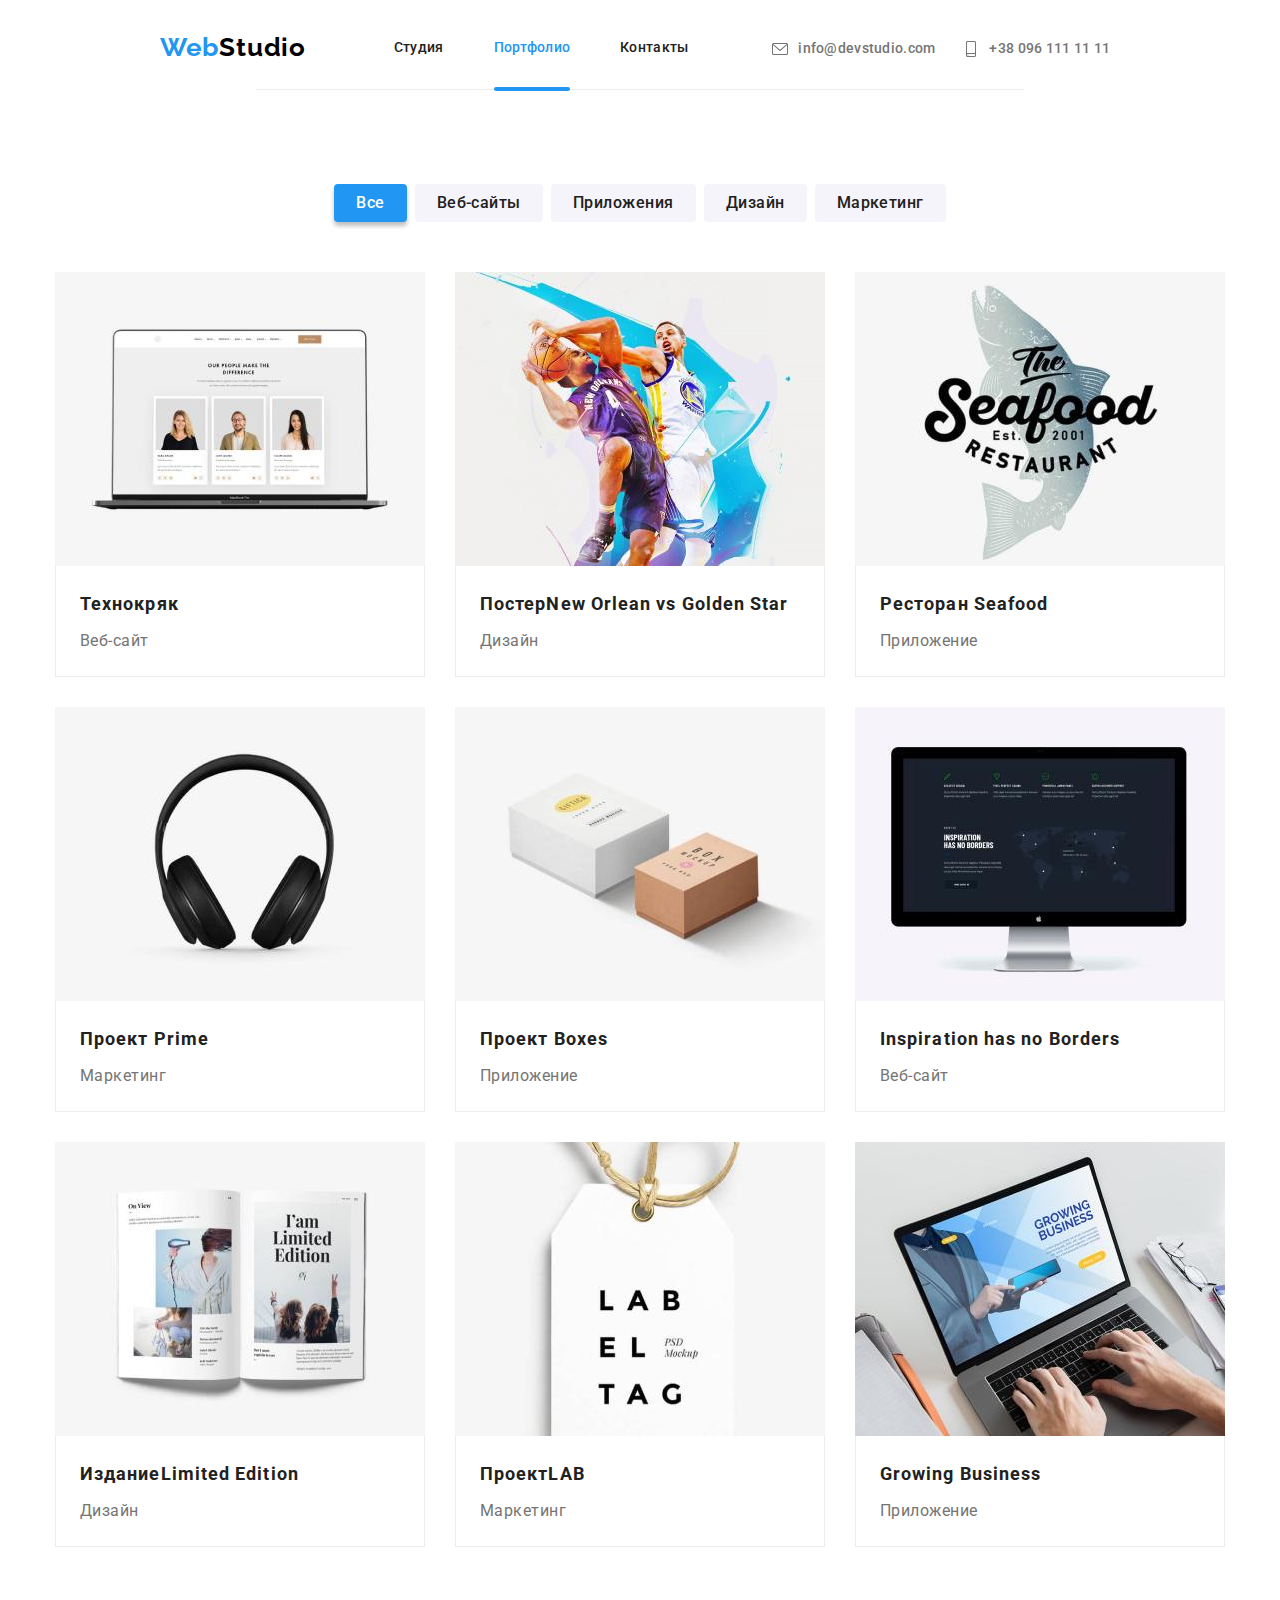
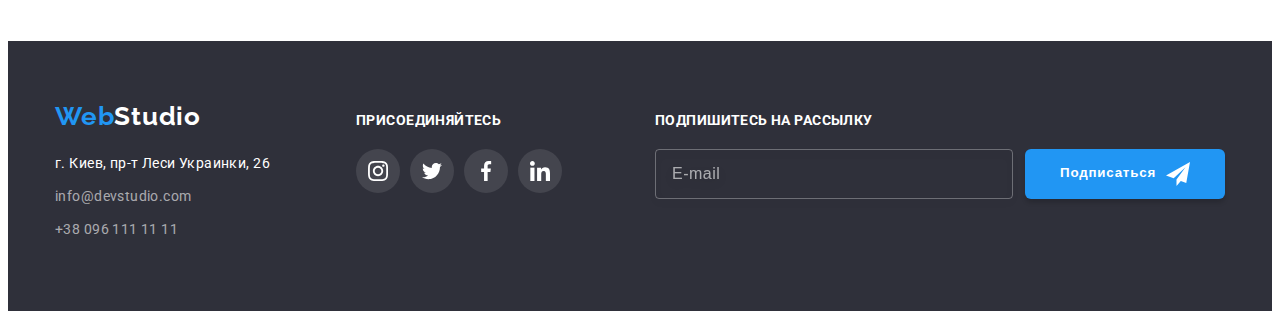
==== commit 37000cd8: "HW 8 Настроил мобильную версию" ====
--- a/portfolio.html
+++ b/portfolio.html
@@ -21,7 +21,58 @@
 <body>
     <!--ШАПКА-->
     <header class="header-border">
-        <div class="container">
+        <div class="container--mob-header">
+            <a href="" class="logo--header logo mobile">Web<span class="logo__studio">Studio</span></a>
+            <button class="open-menu-button" type="button">
+                <svg class="close-icon" width="40" height="40">
+                    <use href="./images/icons.svg#burger-menu"></use>
+                </svg></button>
+            </button>
+            <div class="mob-menu is-hidden">
+                <div class="menu-top">
+                    <button class="close-menu-button" type="button">
+                        <svg class="burger-close" width="40" height="40">
+                            <use href="./images/icons.svg#icon-modal-close"></use>
+                        </svg></button>
+                    <ul class="burger__list">
+                        <li class="burger__item">
+                            <a href="./index.html" class="burger__link">Студия</a>
+                        </li>
+                        <li class="burger__item">
+                            <a href="./portfolio.html" class="burger__link">Портфолио</a>
+                        </li>
+                        <li class="burger__item">
+                            <a href="" class="burger__link">Контакты</a>
+                        </li>
+                    </ul>
+                </div>
+                <div class="menu-bottom">
+                    <ul class="burger__contacts">
+                        <li class="">
+                            <a href="" class="burger__tel">+38 096 111 11 11</a>
+                        </li>
+                        <li class="">
+                            <a href="" class="burger__mail">info@devstudio.com</a>
+                        </li>
+                    </ul>
+                    <ul class="burger__social__list">
+                        <li class="burger__social__item">
+                            <a href="" class="burger__social__link">Instagram</a>
+                        </li>
+                        <li class="burger__social__item">
+                            <a href="" class="burger__social__link">Twitter</a>
+                        </li>
+                        <li class="burger__social__item">
+                            <a href="" class="burger__social__link">Facebook</a>
+                        </li>
+                        <li class="burger__social__item">
+                            <a href="" class="burger__social__link">LinkedIn</a>
+                        </li>
+                    </ul>
+                </div>
+            </div>
+        </div>
+        <div class="container__header">
             <nav class="nav">
                 <a href="" class="logo--header logo">Web<span class="logo__studio">Studio</span></a>
                 <ul class="nav__list">
@@ -35,18 +86,20 @@
                         <a href="" class="nav__link">Контакты</a>
                     </li>
                 </ul>
-                <ul class="contacts">
-                    <li class="contacts__list">
-                        <a href="mailto:info@devstudio.com" class="contacts__link"><svg class="contacts__icon">
-                                <use href="./images/icons.svg#icon-envelope"></use>
-                            </svg>info@devstudio.com
-                        </a>
-                    <li class="contacts__list"><a href="tel:+380961111111" class="contacts__link"><svg
-                                class="contacts__icon">
-                                <use href="./images/icons.svg#icon-smartphone"></use>
-                            </svg>+38 096 111 11 11</a>
-                    </li>
-                </ul>
+                <div class="nav-right">
+                    <ul class="contacts">
+                        <li class="contacts__list">
+                            <a href="mailto:info@devstudio.com" class="contacts__mail"><svg class="contacts__icon">
+                                    <use href="./images/icons.svg#icon-envelope"></use>
+                                </svg>info@devstudio.com
+                            </a>
+                        <li class="contacts__list"><a href="tel:+380961111111" class="contacts__tel"><svg
+                                    class="contacts__icon" width="14" height="14">
+                                    <use href="./images/icons.svg#icon-smartphone"></use>
+                                </svg>+38 096 111 11 11</a>
+                        </li>
+                    </ul>
+                </div>
             </nav>
         </div>
     </header>
@@ -70,7 +123,9 @@
                     <li class="portfolio__flex-item">
                         <a href="" class="portfolio__link">
                             <div class="portfolio__pic-div">
-                                <img width="370" height="294" class="img" src="./images/portfolio1.jpg"
+                                <img srcset="./images/portfolio1-1x.jpg 1x, 
+                                    ./images/portfolio1-2x.jpg" 2x"
+                                width="370" height="294" class="img" src="./images/portfolio1-1x.jpg"
                                     alt="Картинка сайта">
                                 <div class="overlay">
                                     <p class="portfolio__overlay-text">Технокряк это современная площадка распространения
@@ -79,7 +134,7 @@
                                     </p>
                                 </div>
                             </div>
-                            <div class="portfolio__border">
+                            <div class="portfolio__border h146">
                                 <h2 class="portfolio__title">Технокряк</h2>
                                 <p class="portfolio__paragraph">Веб-сайт</p>
                             </div>
@@ -88,7 +143,9 @@
                     <li class="portfolio__flex-item">
                         <a href="" class="portfolio__link card-hover">
                             <div class="portfolio__pic-div">
-                                <img width="370" height="294" class="img" src="./images/portfolio2.jpg"
+                                <img srcset="./images/portfolio2-1x.jpg 1x, 
+                                            ./images/portfolio2-2x.jpg" 2x" 
+                                            src="./images/portfolio2-1x.jpg" width="370" height="294"
                                     alt="Два баскетболиста">
                                 <div class="overlay">
                                     <p class="portfolio__overlay-text">Технокряк это современная площадка распространения
@@ -105,7 +162,9 @@
                     <li class="portfolio__flex-item">
                         <a href="" class="portfolio__link card-hover">
                             <div class="portfolio__pic-div">
-                                <img width="370" height="294" class="img" src="./images/portfolio3.jpg"
+                                <img srcset="./images/portfolio3-1x.jpg 1x, 
+                                        ./images/portfolio3-2x.jpg" 2x" src="./images/portfolio3-1x.jpg"
+                                    width="370" height="294"
                                     alt="Ресторан Seafood">
                                 <div class="overlay">
                                     <p class="portfolio__overlay-text">Технокряк это современная площадка распространения
@@ -122,7 +181,9 @@
                     <li class="portfolio__flex-item">
                         <a href="" class="portfolio__link card-hover">
                             <div class="portfolio__pic-div">
-                                <img width="370" height="294" class="img" src="./images/portfolio4.jpg" alt="Наушники">
+                                <img srcset="./images/portfolio4-1x.jpg 1x, 
+                                        ./images/portfolio4-2x.jpg" 2x" src="./images/portfolio4-1x.jpg"
+                                    width="370" height="294" alt="Наушники">
                                 <div class="overlay">
                                     <p class="portfolio__overlay-text">Технокряк это современная площадка распространения
                                         коронавируса. Компании используют эту
@@ -138,7 +199,9 @@
                     <li class="portfolio__flex-item">
                         <a href="" class="portfolio__link card-hover">
                             <div class="portfolio__pic-div">
-                                <img width="370" height="294" class="img" src="./images/portfolio5.jpg"
+                                <img srcset="./images/portfolio5-1x.jpg 1x, 
+                                    ./images/portfolio5-2x.jpg" 2x" src="./images/portfolio5-1x.jpg"
+                                    width="370" height="294"
                                     alt="Две коробочки">
                                 <div class="overlay">
                                     <p class="portfolio__overlay-text">Технокряк это современная площадка распространения
@@ -155,7 +218,9 @@
                     <li class="portfolio__flex-item">
                         <a href="" class="portfolio__link card-hover">
                             <div class="portfolio__pic-div">
-                                <img width="370" height="294" class="img" src="./images/portfolio6.jpg" alt="Монитор">
+                                <img srcset="./images/portfolio6-1x.jpg 1x, 
+                                        ./images/portfolio6-2x.jpg" 2x" src="./images/portfolio6-1x.jpg"
+                                    width="370" height="294" alt="Монитор">
                                 <div class="overlay">
                                     <p class="portfolio__overlay-text">Технокряк это современная площадка распространения
                                         коронавируса. Компании используют эту
@@ -171,7 +236,9 @@
                     <li class="portfolio__flex-item">
                         <a href="" class="portfolio__link card-hover">
                             <div class="portfolio__pic-div">
-                                <img width="370" height="294" class="img" src="./images/portfolio7.jpg"
+                                <img srcset="./images/portfolio7-1x.jpg 1x, 
+                                            ./images/portfolio7-2x.jpg" 2x" src="./images/portfolio7-1x.jpg"
+                                    width="370" height="294"
                                     alt="Открытая книга">
                                 <div class="overlay">
                                     <p class="portfolio__overlay-text">Технокряк это современная площадка распространения
@@ -188,7 +255,9 @@
                     <li class="portfolio__flex-item">
                         <a href="" class="portfolio__link card-hover">
                             <div class="portfolio__pic-div">
-                                <img width="370" height="294" class="img" src="./images/portfolio8.jpg"
+                                <img srcset="./images/portfolio8-1x.jpg 1x, 
+                                            ./images/portfolio8-2x.jpg" 2x" src="./images/portfolio8-1x.jpg"
+                                    width="370" height="294"
                                     alt="Тэг одежды">
                                 <div class="overlay">
                                     <p class="portfolio__overlay-text">Технокряк это современная площадка распространения
@@ -205,7 +274,9 @@
                     <li class="portfolio__flex-item">
                         <a href="" class="portfolio__link card-hover">
                             <div class="portfolio__pic-div">
-                                <img width="370" height="294" class="img" src="./images/portfolio9.jpg"
+                                <img srcset="./images/portfolio9-1x.jpg 1x, 
+                                        ./images/portfolio9-2x.jpg" 2x" src="./images/portfolio9-1x.jpg"
+                                    width="370" height="294"
                                     alt="Работа за ноутом">
                                 <div class="overlay">
                                     <p class="portfolio__overlay-text">Технокряк это современная площадка распространения
@@ -224,61 +295,64 @@
         </section>
     </main>
     <!--ПОДВАЛ-->
-    <footer class="footer">
-        <section class="container--footer">
-            <div class="container-footer-left">
-                <a href="" class="logo logo-foot-main">Web<span class="logo__studio--footer ">Studio</span></a>
-                <address>
-                    <ul>
-                        <li class="contacts--footer"><a href="https://goo.gl/maps/7hmKTm9yFbBLXRid7" class="address">г.
-                                Киев, пр-т Леси Украинки,
-                                26</a></li>
-                        <li class="contacts--footer"><a href="mailto:info@devstudio.com"
-                                class="contacts__link--footer">info@devstudio.com</a><br></li>
-                        <li class="contacts--footer"><a href="tel:+380961111111" class="contacts__link--footer">+38 096 111
-                                11
-                                11</a></li>
-                    </ul>
-                </address>
+<footer class="footer ">
+    <section class="container--footer container">
+        <div class="footer__wrap--all">
+            <div class="footer__wrap--left">
+                <div class="container-footer-left">
+                    <a href="" class="logo logo-foot-main">Web<span class="logo__studio--footer ">Studio</span></a>
+                    <address>
+                        <ul>
+                            <li class="contacts--footer"><a href="https://goo.gl/maps/7hmKTm9yFbBLXRid7"
+                                    class="address">г.
+                                    Киев, пр-т Леси Украинки,
+                                    26</a></li>
+                            <li class="contacts--footer"><a href="mailto:info@devstudio.com"
+                                    class="contacts__link--footer">info@devstudio.com</a><br></li>
+                            <li class="contacts--footer"><a href="tel:+380961111111" class="contacts__link--footer">+38
+                                    096 111 11
+                                    11</a></li>
+                        </ul>
+                    </address>
+                </div>
+                <div class="container-footer-socials">
+                    <p class="footer__join">Присоединяйтесь</p>
+                    <ul class="social-icons__list">
+                        <li class="social__item">
+                            <a href="" class="social__link social__link--footer">
+                                <svg class="social__icon" width="20" height="20">
+                                    <use href="./images/icons.svg#icon-instagram1"></use>
+                                </svg>
+                            </a>
+                        </li>
+                        <li class="social__item">
+                            <a href="" class="social__link social__link--footer">
+                                <svg class="social__icon" width="20" height="20">
+                                    <use href="./images/icons.svg#icon-twitter-1"></use>
+                                </svg>
+                            </a>
+                        </li>
+                        <li class="social__item">
+                            <a href="" class="social__link social__link--footer">
+                                <svg class="social__icon" width="20" height="20">
+                                    <use href="./images/icons.svg#icon-facebook-1"></use>
+                                </svg>
+                            </a>
+                        </li>
+                        <li class="social__item">
+                            <a href="" class="social__link social__link--footer">
+                                <svg class="social__icon" width="20" height="20">
+                                    <use href="./images/icons.svg#icon-linkedin-1"></use>
+                                </svg>
+                            </a>
+                        </li>
+                    </ul>
+                </div>
             </div>
-            <div class="container-footer-right">
-                <p class="footer__join">Присоединяйтесь</p>
-                <ul class="social-icons__list">
-                    <li class="social__item">
-                        <a href="" class="social__link social__link--footer">
-                            <svg class="social__icon" width="20" height="20">
-                                <use href="./images/icons.svg#icon-instagram1"></use>
-                            </svg>
-                        </a>
-                    </li>
-                    <li class="social__item">
-                        <a href="" class="social__link social__link--footer">
-                            <svg class="social__icon" width="20" height="20">
-                                <use href="./images/icons.svg#icon-twitter-1"></use>
-                            </svg>
-                        </a>
-                    </li>
-                    <li class="social__item">
-                        <a href="" class="social__link social__link--footer">
-                            <svg class="social__icon" width="20" height="20">
-                                <use href="./images/icons.svg#icon-facebook-1"></use>
-                            </svg>
-                        </a>
-                    </li>
-                    <li class="social__item">
-                        <a href="" class="social__link social__link--footer">
-                            <svg class="social__icon" width="20" height="20">
-                                <use href="./images/icons.svg#icon-linkedin-1"></use>
-                            </svg>
-                        </a>
-                    </li>
-                </ul>
-            </div>
-            <!-- subscribe -->
             <div class="subscribe">
                 <p class="footer__join">Подпишитесь на рассылку</p>
                 <div class="subscribe__wrap">
-                    <!-- <label for="subscribe-mail" class="subscribe-label"></label> -->
+                    <label for="subscribe-mail" class="subscribe-label"></label>
                     <form action="#" class="subscribe-form">
                         <input type="email" class="subscribe__input" name="subscribe-mail" placeholder="E-mail">
                     </form>
@@ -288,8 +362,10 @@
                         </svg></button>
                 </div>
             </div>
-        </section>
-    </footer>
+        </div>
+    </section>
+</footer>
+<script src="./js/menu.js"></script>
     </body>
 
 </html>--- a/css/main.min.css
+++ b/css/main.min.css
@@ -1 +1 @@
-:root{--primary-text-color: #757575;--secondary-text-color: #212121;--accent-text-color: #2196f3;--title-text-color: #ffffff;--bgc-portfolio-cards: rgba(33, 150, 243, 0.9);--overlay-bgc: rgba(47, 48, 58, 0.8);--secondary-background-color: #f5f4fa;--third-background-color: #2f303a;--icon-fill-main: #afb1b8;--cubic-bezier: cubic-bezier(0.4, 0, 0.2, 1);--box-shadow: 0px 4px 4px rgba(0, 0, 0, 0.25);--box-shadow-long: 0px 1px 3px rgba(0, 0, 0, 0.12), 0px 1px 1px rgba(0, 0, 0, 0.14), 0px 2px 1px rgba(0, 0, 0, 0.2);--box-shadow-pf-card: 0px 1px 1px rgba(0, 0, 0, 0.12), 0px 4px 4px rgba(0, 0, 0, 0.06), 1px 4px 6px rgba(0, 0, 0, 0.16);--transition-time: 250ms}html{box-sizing:border-box}*,*::before,*::after{box-sizing:inherit}.list{list-style:none;text-decoration:none}h1,h2,h3,h4,h5,h6,p{margin:0 0}ul{margin:0;padding:0;list-style:none}.button{cursor:pointer}img{display:block;width:100%;height:auto}address{font-style:normal;text-decoration:none}.hidden{position:absolute;width:1px;height:1px;margin:-1px;border:0;padding:0;white-space:nowrap;-webkit-clip-path:inset(100%);clip-path:inset(100%);clip:rect(0 0 0 0);overflow:hidden}body{font-family:"roboto",sans-serif;background-color:var(--background-color);color:var(--primary-text-color)}@media screen and (min-width: 320px)and (max-width: 1199px){.section{padding:60px 0}}@media screen and (min-width: 1200px){.section{padding-top:94px;padding-bottom:94px}}.current{color:var(--accent-text-color)}.current::after{content:"";width:100%;height:4px;position:absolute;background-color:var(--accent-text-color);border-radius:5px;left:0;bottom:-3px}.border-main{padding:30px 32px;background-color:var(--background-color);border-radius:0 0 6px 6px;box-shadow:var(--box-shadow-long)}.is-hidden{visibility:hidden;opacity:0;pointer-events:none}.main__title{font-size:28px;line-height:33px;letter-spacing:.03em;font-weight:700;margin-bottom:50px;color:var(--secondary-text-color);text-align:center}.logo{display:inline-block;margin-left:0px;color:var(--accent-text-color);text-decoration:none;font-family:Raleway;font-size:26px;line-height:1.19;letter-spacing:.03em;font-weight:700}@media screen and (min-width: 320px)and (max-width: 1200px){.logo{font-size:24px;line-height:1.16;letter-spacing:.03em;font-weight:700}}.logo-studio{color:#000;transition:color var(--transition-time) var(--cubic-bezier)}.logo--header{padding-top:24px;padding-bottom:25px;margin-right:88px}.logo__studio{color:#000;transition:color var(--transition-time) var(--cubic-bezier)}.logo__studio:hover,.logo__studio:active{color:var(--accent-text-color)}.logo__studio--footer{color:var(--title-text-color);transition:color var(--transition-time) var(--cubic-bezier)}.logo__studio--footer:hover,.logo__studio--footer:focus{color:var(--accent-text-color)}.logo-foot-main{margin-bottom:20px}.container,.container--footer{margin:0 auto;padding:0 15px}@media screen and (min-width: 320px)and (max-width: 767px){.container,.container--footer{width:100%}}@media screen and (min-width: 480px){.container,.container--footer{width:480px}}@media screen and (min-width: 768px)and (max-width: 1199px){.container,.container--footer{width:738px}}@media screen and (min-width: 1200px){.container,.container--footer{width:1200px}}@media screen and (min-width: 1200px){.container--footer{display:flex;align-items:baseline;margin:0 auto;text-align:baseline}}.container--mob-header{padding:0 15px;display:flex;justify-content:space-between}@media screen and (min-width: 767px){.container--mob-header{display:none}}.container__header{padding:0 15px}@media screen and (min-width: 320px){.container__header{width:100%}}@media screen and (min-width: 768px){.container__header{width:738px}}@media screen and (min-width: 1200px){.container__header{width:1200px}}.button{display:inline-block;font-family:inherit;font-size:16px;display:flex;align-items:center;text-align:center;letter-spacing:.06em;border:none}.button__hero{border-radius:6px;font-weight:700;line-height:1.87;padding:10px 32px;display:inline-block;text-align:center;color:var(--title-text-color);background-color:var(--accent-text-color);box-shadow:0px 4px 4px rgba(0,0,0,.15)}.button__filter{border-radius:4px;color:var(--secondary-text-color);background-color:var(--secondary-background-color);font-weight:500;font-size:16px;line-height:1.62;text-align:center;letter-spacing:.03em;padding:6px 22px;width:auto;transition:color var(--transition-time) var(--cubic-bezier),background-color var(--transition-time) var(--cubic-bezier),box-shadow var(--transition-time) var(--cubic-bezier)}.button__filter:hover,.button__filter:focus{color:var(--title-text-color);background-color:var(--accent-text-color);box-shadow:var(--box-shadow)}.filter__current{color:var(--title-text-color);background-color:var(--accent-text-color);box-shadow:var(--box-shadow)}.filter__margins{margin-left:8px}.filter__margins:first-child{margin-left:0}.btn{display:inline-block}.button--modal{display:block;margin:0 auto;border-radius:6px;font-weight:700;line-height:1.87;padding:10px 54px;color:var(--title-text-color);background-color:var(--accent-text-color);box-shadow:0px 4px 4px rgba(0,0,0,.15)}.button--subscribe{display:flex;justify-content:center;align-items:center;cursor:pointer;width:200px;height:50px;border-radius:6px;font-weight:700;line-height:1.87;padding:auto auto;vertical-align:center;color:var(--title-text-color);background-color:var(--accent-text-color);letter-spacing:.06em;border:none;box-shadow:0px 4px 4px rgba(0,0,0,.15)}@media screen and (min-width: 320px)and (max-width: 1199px){.button--subscribe{margin:0 auto}}.close-menu-button{position:absolute;top:14px;right:14px;width:40px;height:40px;border:none;background-color:transparent;display:flex;align-items:center;justify-content:center;transition:fill var(--transition-time) var(--cubic-bezier)}.close-menu-button:hover,.close-menu-button:focus{fill:var(--accent-text-color);cursor:pointer}.open-menu-button{margin-left:auto;border:none;background-color:transparent}@media screen and (min-width: 767px){.open-menu-button{display:none}}.open-menu-button :hover,.open-menu-button :focus{fill:var(--accent-text-color);cursor:pointer}.social-icons__list{display:flex;justify-content:center}.social__item{width:44px;height:44px}.social__item+.social__item{margin-left:10px}.social__icon{fill:currentColor}.social__link{width:100%;height:100%;border-radius:50%;display:flex;align-items:center;justify-content:center;color:var(--icon-fill-main);transition:color var(--transition-time) var(--cubic-bezier),background-color var(--transition-time) var(--cubic-bezier)}.social__link:hover,.social__link:focus{background-color:var(--accent-text-color);color:var(--title-text-color)}.social__link--footer{color:var(--title-text-color);background-color:rgba(255,255,255,.1)}@media screen and (min-width: 1200px){.contacts{display:flex;align-items:center}}.contacts__list{display:flex;flex-direction:row}.contacts__mail,.contacts__tel{font-size:14px;line-height:1.16;letter-spacing:.02em;font-weight:500;color:var(--primary-text-color);text-decoration:none;transition:color var(--transition-time) var(--cubic-bezier)}.contacts__mail:hover,.contacts__mail:focus,.contacts__tel:hover,.contacts__tel:focus{color:var(--accent-text-color)}.contacts__mail{padding-bottom:10px;padding-top:20px}@media screen and (min-width: 1200px){.contacts__mail{padding:32px 0;margin-right:30px}}.contacts__tel{padding-bottom:18px;margin-left:-2px}@media screen and (min-width: 1200px){.contacts__tel{padding:32px 0;margin-right:10px;padding:32px 0}}.contacts__icon{width:16px;height:16px;display:inline-block;vertical-align:middle;fill:currentColor;margin-right:10px}.contacts__link--footer{display:inline-block;font-weight:400;color:rgba(255,255,255,.6);font-size:14px;line-height:1.71;letter-spacing:.03em;text-decoration:none;transition:color var(--transition-time) var(--cubic-bezier)}.contacts__link--footer:hover,.contacts__link--footer:focus{color:var(--accent-text-color)}@media screen and (min-width: 320px)and (max-width: 1199px){.contacts__link--footer{margin-bottom:8px}}@media screen and (min-width: 1200px){.contacts--footer{max-width:231px;margin-bottom:9px}.contacts--footer :last-child{margin-bottom:0}}.form-field{margin-bottom:10px}.form__input-wrap{position:relative}.form__input{padding-left:42px;width:100%;height:40px;outline:none;border:1px solid rgba(33,33,33,.2);border-radius:4px;background-color:transparent;transition:border-color var(--transition-time) var(--cubic-bezier)}.form__input:focus,.form__input:hover{border-color:var(--accent-text-color);cursor:pointer}.form__input:focus+.form__icon-name,.form__input:hover+.form__icon-name{fill:var(--accent-text-color)}.form__icon-name{position:absolute;top:50%;transform:translateY(-50%);left:12px;transition:fill var(--transition-time) var(--cubic-bezier)}.form__input__text{display:block;margin-bottom:4px;color:var(--primary-text-color);font-size:12px;line-height:1.16;letter-spacing:.01em}.form__textarea{width:100%;height:120px;outline:none;border:1px solid rgba(33,33,33,.2);border-radius:4px;padding:12px 16px;resize:none;background-color:transparent;transition:border-color var(--transition-time) var(--cubic-bezier)}.form__textarea:focus,.form__textarea:hover{border-color:var(--accent-text-color);cursor:pointer}.form__textarea::-moz-placeholder{color:rgba(117,117,117,.5);font-size:12px;line-height:1.16;letter-spacing:.01em;color:rgba(117,117,117,.5)}.form__textarea:-ms-input-placeholder{color:rgba(117,117,117,.5);font-size:12px;line-height:1.16;letter-spacing:.01em;color:rgba(117,117,117,.5)}.form__textarea::placeholder{color:rgba(117,117,117,.5);font-size:12px;line-height:1.16;letter-spacing:.01em;color:rgba(117,117,117,.5)}.nav{display:flex;justify-content:center;font-size:14px;line-height:1.14;letter-spacing:.02em;font-weight:500}@media screen and (max-width: 768px){.nav{display:none}}.header-border{border-bottom:1px solid #ececec}@media screen and (min-width: 767px){.header-border{display:flex;justify-content:center}}.nav__list{display:flex;padding-left:0px}.nav__item{color:var(--secondary-text-color);margin-right:50px}.nav__item:last-child{margin-right:0}.nav__item:hover,.nav__item:focus{color:var(--accent-text-color)}.nav__link{position:relative;display:inline-block;padding-top:32px;padding-bottom:32px;color:var(--secondary-text-color);text-decoration:none;transition:color var(--transition-time) var(--cubic-bezier)}.nav__link:hover,.nav__link:focus{color:var(--accent-text-color)}.nav__link.current{color:var(--accent-text-color)}@media screen and (min-width: 767px){.logo--header.logo.mobile{display:none}}.nav-right{margin-left:84px;min-width:-webkit-fit-content;min-width:-moz-fit-content;min-width:fit-content}.hero__section{margin:0 auto;text-align:center;background-repeat:no-repeat;background-size:cover;background-position:center;background-color:var(--third-background-color)}@media screen and (min-width: 320px){.hero__section{background-image:linear-gradient(rgba(47, 48, 58, 0.4), rgba(47, 48, 58, 0.4)),url(/images/hero-mob-1x.jpg);padding-top:118px;padding-bottom:118px}}@media screen and (min-width: 768px){.hero__section{background-image:linear-gradient(rgba(47, 48, 58, 0.4), rgba(47, 48, 58, 0.4)),url(/images/hero-tab-1x.jpg);padding-top:118px;padding-bottom:118px}}@media screen and (min-width: 1200px){.hero__section{background-image:linear-gradient(rgba(47, 48, 58, 0.4), rgba(47, 48, 58, 0.4)),url(/images/hero-picture.jpg);max-width:1600px;padding-top:200px;padding-bottom:200px}}.hero__title{display:block;margin-top:0;margin-bottom:30px;margin-right:auto;margin-left:auto;text-align:center;color:var(--title-text-color);text-transform:uppercase}@media screen and (min-width: 320px){.hero__title{font-size:26px;line-height:1.61;letter-spacing:.06em;font-weight:900;max-width:360px}}@media screen and (min-width: 1200px){.hero__title{font-size:44px;line-height:1.36;letter-spacing:.06em;font-weight:900;max-width:696px}}.examples__section{padding-bottom:94px}@media screen and (max-width: 1199px){.examples__section{display:none}}.examples{display:flex;padding-left:0}.examples__item{margin-left:30px}.examples__item:first-child{margin-left:0}.examples__pic-div{position:relative;overflow:hidden}.examples__overlay{position:absolute;bottom:0;display:flex;width:100%;height:70px;justify-content:center;align-items:center;background-color:var(--overlay-bgc)}.examples__text{color:var(--title-text-color);font-weight:700;font-size:14px;line-height:1.14;text-align:center;letter-spacing:.03em;text-transform:uppercase}.footer{padding-top:60px;padding-bottom:60px;background-color:var(--third-background-color)}.container-footer-left{text-align:center;display:block;min-width:231px}@media screen and (min-width: 320px)and (max-width: 1199px){.container-footer-left{margin-bottom:60px}}@media screen and (min-width: 1200px){.container-footer-left{margin-right:70px;text-align:left}}.address{display:inline-block;text-decoration:none;font-style:normal;font-weight:400;color:var(--title-text-color);font-size:14px;line-height:1.71;letter-spacing:.03em;transition:color var(--transition-time) var(--cubic-bezier)}.address:hover,.address:focus{color:var(--accent-text-color)}@media screen and (min-width: 320px){.address{margin-bottom:8px}}.footer__join{text-align:center;margin-bottom:20px;color:var(--title-text-color);font-weight:700;font-size:14px;line-height:1.14;letter-spacing:.03em;text-transform:uppercase}@media screen and (min-width: 1200px){.footer__join{text-align:left}}@media screen and (min-width: 768px){.footer__wrap--left{display:flex;align-items:baseline;justify-content:space-around}}@media screen and (min-width: 1200px){.footer__wrap--left{justify-content:space-between}}@media screen and (min-width: 1200px){.footer__wrap--all{display:flex;justify-content:space-between;align-items:baseline}}@media screen and (min-width: 320px)and (max-width: 1199px){.container-footer-socials{margin-bottom:60px}}@media screen and (min-width: 1200px){.container-footer-socials{height:80px;margin-left:70px}}.features__list{margin-bottom:-30px;margin:0 auto}@media screen and (min-width: 768px){.features__list{display:flex;justify-content:center;flex-wrap:wrap;margin-left:-30px}}.features__list .features__item{margin-bottom:30px}@media screen and (min-width: 768px){.features__list .features__item{width:calc(100% / 2 - 30px);margin-left:30px}}@media screen and (min-width: 1200px){.features__list .features__item{width:calc(100% / 4 - 30px)}}.features__list .features__item+.features__list .features__item{margin-left:30px}.features__icon-block{margin-right:auto;margin-left:auto;margin-bottom:30px;display:flex;background-color:var(--secondary-background-color);width:100%;height:120px;align-items:center;justify-content:center;border-radius:6px}.features__icon{display:inline-block;justify-content:center;align-items:center}.features__title{margin-bottom:10px;display:flex;color:var(--secondary-text-color);margin-bottom:10px;font-size:14px;line-height:1.14;letter-spacing:.03em;font-weight:700;text-transform:uppercase}.features__paragraph{display:inline-block;min-width:270px;font-size:14px;line-height:1.71;letter-spacing:.03em;font-weight:400}.our-team{background-color:var(--secondary-background-color)}.team__list{margin-bottom:-30px}@media screen and (min-width: 768px){.team__list{display:flex;justify-content:center;align-items:center;flex-wrap:wrap;margin-left:-30px}}.team-item{margin-bottom:30px}@media screen and (min-width: 768px){.team-item{width:calc(100% / 2 - 30px);margin-left:30px}}@media screen and (min-width: 1200px){.team-item{width:calc(100% / 4 - 30px)}.team-item+.team-item{margin-left:30px}}.div-team{background-color:var(--title-text-color)}.names{font-size:16px;line-height:1.19;letter-spacing:.03em;font-weight:500;color:var(--secondary-text-color);text-align:center;margin-bottom:10px}.responsibilities{font-size:16px;line-height:1.19;letter-spacing:.03em;font-weight:400;text-align:center;margin-bottom:16px}.team-icons-item+.team-icons-item{margin-left:10px}.clients{display:flex}@media screen and (min-width: 320px){.clients{flex-wrap:wrap;margin:-15px}}@media screen and (min-width: 1200px){.clients{justify-items:center}}.clients__item{height:92px}@media screen and (min-width: 320px){.clients__item{width:210px;margin:15px;width:calc(100% / 2 - 30px)}}@media screen and (min-width: 768px){.clients__item{width:226px;width:calc(100% / 3 - 30px)}}@media screen and (min-width: 1200px){.clients__item{width:170px;width:calc(100% / 6 - 30px)}}.clients__item .clients__link{width:100%;height:100%;border-radius:6px;display:flex;align-items:center;justify-content:center;color:var(--icon-fill-main);border:1px solid var(--icon-fill-main);transition:color var(--transition-time) var(--cubic-bezier),border-color var(--transition-time) var(--cubic-bezier)}.clients__item .clients__link:hover,.clients__item .clients__link:focus{color:var(--accent-text-color);border:1px solid var(--accent-text-color)}@media screen and (min-width: 1200px){.subscribe{margin-left:auto;justify-content:flex-end}}@media screen and (min-width: 1200px){.subscribe__wrap{display:flex}}.subscribe__input{display:block;width:100%;height:50px;padding:15px 16px;background-color:transparent;border:1px solid rgba(255,255,255,.3);border-radius:4px;background-color:transparent;font-size:16px;line-height:1.25;align-items:center;letter-spacing:.03em;color:rgba(255,255,255,.6);filter:drop-shadow(0px 4px 4px rgba(0, 0, 0, 0.15))}.subscribe__input::-moz-placeholder{font-size:16px;line-height:1.25;align-items:center;letter-spacing:.03em;color:rgba(255,255,255,.6)}.subscribe__input:-ms-input-placeholder{font-size:16px;line-height:1.25;align-items:center;letter-spacing:.03em;color:rgba(255,255,255,.6)}.subscribe__input::placeholder{font-size:16px;line-height:1.25;align-items:center;letter-spacing:.03em;color:rgba(255,255,255,.6)}@media screen and (min-width: 320px)and (max-width: 1199px){.subscribe__input{margin-bottom:30px;margin-left:auto;margin-right:auto}}@media screen and (min-width: 480px){.subscribe__input{width:450px}}@media screen and (min-width: 1200px){.subscribe__input{width:358px;height:50px;padding:15px 16px;margin-right:12px}}.subscribe__icon{margin-left:10px}.ul-filter{display:flex;justify-content:center;margin-bottom:50px}.portfolio__border{border-bottom:1px solid #ececec;border-right:1px solid #ececec;border-left:1px solid #ececec;padding:20px 24px}.portfolio__link{text-decoration:none;display:block;transition:box-shadow var(--transition-time) var(--cubic-bezier)}.portfolio__link:hover,.portfolio__link:focus{box-shadow:var(--box-shadow-pf-card)}.portfolio__link:hover .overlay,.portfolio__link:focus .overlay{transform:translateY(-100%)}.portfolio__pic-div{position:relative;overflow:hidden}.portfolio__title{color:var(--secondary-text-color);font-weight:700;font-size:18px;line-height:2;letter-spacing:.06em;margin-top:0;margin-bottom:4px}.portfolio__paragraph{color:var(--primary-text-color);font-size:16px;line-height:1.87;letter-spacing:.03em}.portfolio__overlay-text{color:var(--title-text-color);font-size:18px;line-height:1.56;letter-spacing:.03em}.overlay{position:absolute;width:100%;height:100%;padding:63px 24px;background-color:var(--bgc-portfolio-cards);transition:transform var(--transition-time) var(--cubic-bezier);overflow:auto}.portfolio__container{display:flex;flex-wrap:wrap;padding-left:0}.portfolio__flex-item{width:370px;margin-right:30px;margin-bottom:30px}.portfolio__flex-item:nth-child(3n){margin-right:0}.portfolio__flex-item:nth-last-child(-n+3){margin-bottom:0}.backdrop{position:fixed;top:0;left:0;width:100vw;height:100vh;background-color:rgba(0,0,0,.2);transition:opacity var(--transition-time) var(--cubic-bezier),visibility var(--transition-time) var(--cubic-bezier)}.backdrop.is-hidden .modal{transform:translate(-50%, -50%) scale(1.5)}.modal{position:absolute;top:50%;left:50%;transform:translate(-50%, -50%) scale(1);width:528px;min-height:581px;padding:40px;box-shadow:0px 1px 3px rgba(0,0,0,.12),0px 1px 1px rgba(0,0,0,.14),0px 2px 1px rgba(0,0,0,.2);border-radius:4px;background-color:#fff;transition:transform 250ms}.modal__title{margin-bottom:12px;font-size:20px;line-height:1.15;letter-spacing:.03em;font-weight:700;color:var(--secondary-text-color);text-align:center}.checkbox{-webkit-appearance:none;-moz-appearance:none;appearance:none;position:absolute}.checkbox:checked+.checkbox__text span{background-color:var(--accent-text-color);background-position:center;background-origin:border-box;background-size:cover;border:none}.checkbox:checked+.checkbox__text .icon-checked{fill:var(--background-color)}.checkbox:focus+.checkbox__text .icon-checked{border:3px solid var(--accent-text-color)}.checkbox__link{-webkit-text-decoration-skip-ink:none;text-decoration-skip-ink:none;font-size:14px;line-height:1.71;color:var(--accent-text-color);letter-spacing:.03em}.checkbox__link:focus span{border:3px solid}.checkbox__text{display:flex;justify-content:center;align-items:center;font-size:14px;line-height:1.71;letter-spacing:.03em;transition:border-color var(--transition-time) var(--cubic-bezier)}.checkbox__text:hover{cursor:pointer}.checkbox__text:hover span,.checkbox__text:focus span{cursor:pointer;border:3px solid;border-color:var(--accent-text-color)}.checkbox__text span{width:16px;height:15px;margin-right:11px;border:2px solid var(--secondary-text-color);border-radius:2px;display:flex;justify-content:center;align-items:center;transition:background-color var(--transition-time) var(--cubic-bezier),border-color var(--transition-time) var(--cubic-bezier)}.icon-checked{fill:transparent;transition:fill var(--transition-time) var(--cubic-bezier)}.comments{margin-bottom:20px}.checkbox__wrap{display:flex;align-items:center;justify-content:center;margin-bottom:30px}.modal-close{position:absolute;top:14px;right:14px;width:30px;height:30px;background-color:transparent;border:1px solid rgba(0,0,0,.1);border-radius:50%;display:flex;align-items:center;justify-content:center;transition:fill var(--transition-time) var(--cubic-bezier)}.modal-close:hover,.modal-close:focus{fill:var(--accent-text-color);cursor:pointer}.mob-menu{position:fixed;background-color:#fff;width:100vw;height:100%;top:0;left:0;padding-left:40px;display:flex;flex-direction:column;justify-content:space-between}@media screen and (min-width: 767px){.mob-menu{display:none}}.burger__list{margin-top:48px}.burger__item{margin-bottom:32px}.burger__item:last-child{margin-bottom:0}.burger__link{display:inline-block;color:var(--secondary-text-color);text-decoration:none;font-size:40px;line-height:1.17;letter-spacing:.02em;font-weight:500}.burger__link:hover,.burger__link:focus{color:var(--accent-text-color)}.burger__contacts{margin-bottom:64px}.burger__tel{display:block;font-size:34px;line-height:1.18;letter-spacing:.02em;font-weight:500;text-decoration:none;color:var(--accent-text-color);padding-bottom:32px}.burger__mail{display:block;font-size:24px;line-height:1.16;letter-spacing:.02em;font-weight:500;text-decoration:none;color:var(--primary-text-color)}.burger__social__list{display:flex}.burger__social__item{padding-left:10px}.burger__social__item+.burger__social__item{margin-left:10px;border-left:2px solid rgba(33,33,33,.2)}.burger__social__item:first-child{padding-left:0}.burger__social__link{font-size:18px;line-height:1.2;letter-spacing:.02em;font-weight:500;text-decoration:none;color:var(--accent-text-color)}/*# sourceMappingURL=main.min.css.map */+:root{--primary-text-color: #757575;--secondary-text-color: #212121;--accent-text-color: #2196f3;--title-text-color: #ffffff;--bgc-portfolio-cards: rgba(33, 150, 243, 0.9);--overlay-bgc: rgba(47, 48, 58, 0.8);--secondary-background-color: #f5f4fa;--third-background-color: #2f303a;--icon-fill-main: #afb1b8;--cubic-bezier: cubic-bezier(0.4, 0, 0.2, 1);--box-shadow: 0px 4px 4px rgba(0, 0, 0, 0.25);--box-shadow-long: 0px 1px 3px rgba(0, 0, 0, 0.12), 0px 1px 1px rgba(0, 0, 0, 0.14), 0px 2px 1px rgba(0, 0, 0, 0.2);--box-shadow-pf-card: 0px 1px 1px rgba(0, 0, 0, 0.12), 0px 4px 4px rgba(0, 0, 0, 0.06), 1px 4px 6px rgba(0, 0, 0, 0.16);--transition-time: 250ms}html{box-sizing:border-box}*,*::before,*::after{box-sizing:inherit}.list{list-style:none;text-decoration:none}h1,h2,h3,h4,h5,h6,p{margin:0 0}ul{margin:0;padding:0;list-style:none}.button{cursor:pointer}img{display:block;width:100%;height:auto}address{font-style:normal;text-decoration:none}.hidden{position:absolute;width:1px;height:1px;margin:-1px;border:0;padding:0;white-space:nowrap;-webkit-clip-path:inset(100%);clip-path:inset(100%);clip:rect(0 0 0 0);overflow:hidden}body{font-family:"roboto",sans-serif;background-color:var(--background-color);color:var(--primary-text-color)}@media screen and (min-width: 320px)and (max-width: 1199px){.section{padding:60px 0}}@media screen and (min-width: 1200px){.section{padding-top:94px;padding-bottom:94px}}.current{color:var(--accent-text-color)}.current::after{content:"";width:100%;height:4px;position:absolute;background-color:var(--accent-text-color);border-radius:5px;left:0;bottom:-3px}.border-main{padding:30px 32px;background-color:var(--background-color);border-radius:0 0 6px 6px;box-shadow:var(--box-shadow-long)}.is-hidden{visibility:hidden;opacity:0;pointer-events:none}.main__title{font-size:28px;line-height:33px;letter-spacing:.03em;font-weight:700;margin-bottom:50px;color:var(--secondary-text-color);text-align:center}.logo{display:inline-block;margin-left:0px;color:var(--accent-text-color);text-decoration:none;font-family:Raleway;font-size:26px;line-height:1.19;letter-spacing:.03em;font-weight:700}@media screen and (min-width: 320px)and (max-width: 1200px){.logo{font-size:24px;line-height:1.16;letter-spacing:.03em;font-weight:700}}.logo-studio{color:#000;transition:color var(--transition-time) var(--cubic-bezier)}.logo--header{padding-top:24px;padding-bottom:25px;margin-right:88px}.logo__studio{color:#000;transition:color var(--transition-time) var(--cubic-bezier)}.logo__studio:hover,.logo__studio:active{color:var(--accent-text-color)}.logo__studio--footer{color:var(--title-text-color);transition:color var(--transition-time) var(--cubic-bezier)}.logo__studio--footer:hover,.logo__studio--footer:focus{color:var(--accent-text-color)}.logo-foot-main{margin-bottom:20px}.container,.container--footer{margin:0 auto;padding:0 15px}@media screen and (min-width: 320px)and (max-width: 767px){.container,.container--footer{width:100%}}@media screen and (min-width: 480px){.container,.container--footer{width:480px}}@media screen and (min-width: 768px)and (max-width: 1199px){.container,.container--footer{width:768px}}@media screen and (min-width: 1200px){.container,.container--footer{width:1200px}}@media screen and (min-width: 1200px){.container--footer{display:flex;align-items:baseline;margin:0 auto;text-align:baseline}}.container--mob-header{padding:0 15px;display:flex;justify-content:space-between}@media screen and (min-width: 480px){.container--mob-header{width:480px;margin-left:auto;margin-right:auto}}@media screen and (min-width: 767px){.container--mob-header{display:none}}.container__header{padding:0 15px}@media screen and (min-width: 320px){.container__header{width:100%}}@media screen and (min-width: 480px){.container__header{width:480px}}@media screen and (min-width: 768px){.container__header{width:768px}}@media screen and (min-width: 1200px){.container__header{width:1200px}}.button{display:inline-block;font-family:inherit;font-size:16px;display:flex;align-items:center;text-align:center;letter-spacing:.06em;border:none}.button__hero{border-radius:6px;font-weight:700;line-height:1.87;padding:10px 32px;display:inline-block;text-align:center;color:var(--title-text-color);background-color:var(--accent-text-color);box-shadow:0px 4px 4px rgba(0,0,0,.15)}.button__filter{border-radius:4px;color:var(--secondary-text-color);background-color:var(--secondary-background-color);font-weight:500;font-size:16px;line-height:1.62;text-align:center;letter-spacing:.03em;padding:6px 22px;width:auto;transition:color var(--transition-time) var(--cubic-bezier),background-color var(--transition-time) var(--cubic-bezier),box-shadow var(--transition-time) var(--cubic-bezier)}.button__filter:hover,.button__filter:focus{color:var(--title-text-color);background-color:var(--accent-text-color);box-shadow:var(--box-shadow)}.filter__current{color:var(--title-text-color);background-color:var(--accent-text-color);box-shadow:var(--box-shadow)}@media screen and (min-width: 320px)and (max-width: 767px){.filter__margins{margin-bottom:15px;margin-right:8px}}@media screen and (min-width: 768px){.filter__margins{margin-left:8px}.filter__margins:first-child{margin-left:0}}.btn{display:inline-block}.button--modal{display:block;margin:0 auto;border-radius:6px;font-weight:700;line-height:1.87;padding:10px 54px;color:var(--title-text-color);background-color:var(--accent-text-color);box-shadow:0px 4px 4px rgba(0,0,0,.15)}.button--subscribe{display:flex;justify-content:center;align-items:center;cursor:pointer;width:200px;height:50px;border-radius:6px;font-weight:700;line-height:1.87;padding:auto auto;vertical-align:center;color:var(--title-text-color);background-color:var(--accent-text-color);letter-spacing:.06em;border:none;box-shadow:0px 4px 4px rgba(0,0,0,.15)}@media screen and (min-width: 320px)and (max-width: 1199px){.button--subscribe{margin:0 auto}}.close-menu-button{position:absolute;top:14px;right:14px;width:40px;height:40px;border:none;background-color:transparent;display:flex;align-items:center;justify-content:center;transition:fill var(--transition-time) var(--cubic-bezier)}.close-menu-button:hover,.close-menu-button:focus{fill:var(--accent-text-color);cursor:pointer}.open-menu-button{margin-left:auto;border:none;background-color:transparent}@media screen and (min-width: 767px){.open-menu-button{display:none}}.open-menu-button :hover,.open-menu-button :focus{fill:var(--accent-text-color);cursor:pointer}.social-icons__list{display:flex;justify-content:center}.social__item{width:44px;height:44px}.social__item+.social__item{margin-left:10px}.social__icon{fill:currentColor}.social__link{width:100%;height:100%;border-radius:50%;display:flex;align-items:center;justify-content:center;color:var(--icon-fill-main);transition:color var(--transition-time) var(--cubic-bezier),background-color var(--transition-time) var(--cubic-bezier)}.social__link:hover,.social__link:focus{background-color:var(--accent-text-color);color:var(--title-text-color)}.social__link--footer{color:var(--title-text-color);background-color:rgba(255,255,255,.1)}@media screen and (min-width: 1200px){.contacts{display:flex;align-items:center}}.contacts__list{display:flex;flex-direction:row}.contacts__mail,.contacts__tel{font-size:12px;line-height:1.16;letter-spacing:.02em;font-weight:500;color:var(--primary-text-color);text-decoration:none;transition:color var(--transition-time) var(--cubic-bezier)}.contacts__mail:hover,.contacts__mail:focus,.contacts__tel:hover,.contacts__tel:focus{color:var(--accent-text-color)}@media screen and (min-width: 1200px){.contacts__mail,.contacts__tel{font-size:14px;line-height:1.16;letter-spacing:.02em;font-weight:500}}.contacts__mail{padding-bottom:10px;padding-top:20px}@media screen and (min-width: 1200px){.contacts__mail{padding:32px 0;margin-right:30px}}.contacts__tel{padding-bottom:18px;margin-left:-2px}@media screen and (min-width: 1200px){.contacts__tel{padding:32px 0;margin-right:10px;padding:32px 0}}.contacts__icon{width:16px;height:16px;display:inline-block;vertical-align:middle;fill:currentColor;margin-right:10px}.contacts__link--footer{display:inline-block;font-weight:400;color:rgba(255,255,255,.6);font-size:14px;line-height:1.71;letter-spacing:.03em;text-decoration:none;transition:color var(--transition-time) var(--cubic-bezier)}.contacts__link--footer:hover,.contacts__link--footer:focus{color:var(--accent-text-color)}@media screen and (min-width: 320px)and (max-width: 1199px){.contacts__link--footer{margin-bottom:8px}}@media screen and (min-width: 1200px){.contacts--footer{max-width:231px;margin-bottom:9px}.contacts--footer :last-child{margin-bottom:0}}.form-field{margin-bottom:10px}.form__input-wrap{position:relative}.form__input{padding-left:42px;width:100%;height:40px;outline:none;border:1px solid rgba(33,33,33,.2);border-radius:4px;background-color:transparent;transition:border-color var(--transition-time) var(--cubic-bezier)}.form__input:focus,.form__input:hover{border-color:var(--accent-text-color);cursor:pointer}.form__input:focus+.form__icon-name,.form__input:hover+.form__icon-name{fill:var(--accent-text-color)}.form__icon-name{position:absolute;top:50%;transform:translateY(-50%);left:12px;transition:fill var(--transition-time) var(--cubic-bezier)}.form__input__text{display:block;margin-bottom:4px;color:var(--primary-text-color);font-size:12px;line-height:1.16;letter-spacing:.01em}.form__textarea{width:100%;height:120px;outline:none;border:1px solid rgba(33,33,33,.2);border-radius:4px;padding:12px 16px;resize:none;background-color:transparent;transition:border-color var(--transition-time) var(--cubic-bezier)}.form__textarea:focus,.form__textarea:hover{border-color:var(--accent-text-color);cursor:pointer}.form__textarea::-moz-placeholder{color:rgba(117,117,117,.5);font-size:12px;line-height:1.16;letter-spacing:.01em;color:rgba(117,117,117,.5)}.form__textarea:-ms-input-placeholder{color:rgba(117,117,117,.5);font-size:12px;line-height:1.16;letter-spacing:.01em;color:rgba(117,117,117,.5)}.form__textarea::placeholder{color:rgba(117,117,117,.5);font-size:12px;line-height:1.16;letter-spacing:.01em;color:rgba(117,117,117,.5)}.nav{display:flex;justify-content:center;font-size:14px;line-height:1.14;letter-spacing:.02em;font-weight:500}@media screen and (max-width: 768px){.nav{display:none}}@media screen and (min-width: 768px)and (max-width: 1199px){.nav{width:738px}}.header-border{border-bottom:1px solid #ececec}@media screen and (min-width: 767px){.header-border{display:flex;justify-content:center;width:768px;margin-left:auto;margin-right:auto}}.nav__list{display:flex;padding-left:0px}.nav__item{color:var(--secondary-text-color);margin-right:50px}.nav__item:last-child{margin-right:0}.nav__item:hover,.nav__item:focus{color:var(--accent-text-color)}.nav__link{position:relative;display:inline-block;padding-top:32px;padding-bottom:32px;color:var(--secondary-text-color);text-decoration:none;transition:color var(--transition-time) var(--cubic-bezier)}.nav__link:hover,.nav__link:focus{color:var(--accent-text-color)}.nav__link.current{color:var(--accent-text-color)}@media screen and (min-width: 767px){.logo--header.logo.mobile{display:none}}.nav-right{margin-left:84px;min-width:-webkit-fit-content;min-width:-moz-fit-content;min-width:fit-content}.hero__section{margin:0 auto;text-align:center;background-repeat:no-repeat;background-size:cover;background-position:center;background-color:var(--third-background-color)}@media screen and (min-width: 320px){.hero__section{background-image:linear-gradient(rgba(47, 48, 58, 0.4), rgba(47, 48, 58, 0.4)),url(/images/hero-mob-1x.jpg);padding-top:118px;padding-bottom:118px}}@media screen and (min-width: 768px){.hero__section{background-image:linear-gradient(rgba(47, 48, 58, 0.4), rgba(47, 48, 58, 0.4)),url(/images/hero-tab-1x.jpg);padding-top:118px;padding-bottom:118px}}@media screen and (min-width: 1200px){.hero__section{background-image:linear-gradient(rgba(47, 48, 58, 0.4), rgba(47, 48, 58, 0.4)),url(/images/hero-picture.jpg);max-width:1600px;padding-top:200px;padding-bottom:200px}}.hero__title{display:block;margin-top:0;margin-bottom:30px;margin-right:auto;margin-left:auto;text-align:center;color:var(--title-text-color);text-transform:uppercase}@media screen and (min-width: 320px){.hero__title{font-size:26px;line-height:1.61;letter-spacing:.06em;font-weight:900;max-width:360px}}@media screen and (min-width: 1200px){.hero__title{font-size:44px;line-height:1.36;letter-spacing:.06em;font-weight:900;max-width:696px}}.examples__section{padding-bottom:94px}@media screen and (max-width: 1199px){.examples__section{display:none}}.examples{display:flex;padding-left:0}.examples__item{margin-left:30px}.examples__item:first-child{margin-left:0}.examples__pic-div{position:relative;overflow:hidden}.examples__overlay{position:absolute;bottom:0;display:flex;width:100%;height:70px;justify-content:center;align-items:center;background-color:var(--overlay-bgc)}.examples__text{color:var(--title-text-color);font-weight:700;font-size:14px;line-height:1.14;text-align:center;letter-spacing:.03em;text-transform:uppercase}.footer{padding-top:60px;padding-bottom:60px;background-color:var(--third-background-color)}.container-footer-left{text-align:center;display:block;min-width:231px}@media screen and (min-width: 320px)and (max-width: 1199px){.container-footer-left{margin-bottom:60px}}@media screen and (min-width: 1200px){.container-footer-left{margin-right:70px;text-align:left}}.address{display:inline-block;text-decoration:none;font-style:normal;font-weight:400;color:var(--title-text-color);font-size:14px;line-height:1.71;letter-spacing:.03em;transition:color var(--transition-time) var(--cubic-bezier)}.address:hover,.address:focus{color:var(--accent-text-color)}@media screen and (min-width: 320px){.address{margin-bottom:8px}}.footer__join{text-align:center;margin-bottom:20px;color:var(--title-text-color);font-weight:700;font-size:14px;line-height:1.14;letter-spacing:.03em;text-transform:uppercase}@media screen and (min-width: 1200px){.footer__join{text-align:left}}@media screen and (min-width: 768px){.footer__wrap--left{display:flex;align-items:baseline;justify-content:space-around}}@media screen and (min-width: 1200px){.footer__wrap--left{justify-content:space-between}}@media screen and (min-width: 1200px){.footer__wrap--all{display:flex;justify-content:space-between;align-items:baseline}}@media screen and (min-width: 320px)and (max-width: 1199px){.container-footer-socials{margin-bottom:60px}}@media screen and (min-width: 1200px){.container-footer-socials{height:80px}}.features__list{margin-bottom:-30px;margin:0 auto}@media screen and (min-width: 768px){.features__list{display:flex;justify-content:center;flex-wrap:wrap;margin-left:-30px}}.features__list .features__item{margin-bottom:30px}@media screen and (min-width: 768px){.features__list .features__item{width:calc(100% / 2 - 30px);margin-left:30px}}@media screen and (min-width: 1200px){.features__list .features__item{width:calc(100% / 4 - 30px)}}.features__list .features__item+.features__list .features__item{margin-left:30px}.features__icon-block{margin-right:auto;margin-left:auto;margin-bottom:30px;display:flex;background-color:var(--secondary-background-color);width:100%;height:120px;align-items:center;justify-content:center;border-radius:6px}.features__icon{display:inline-block;justify-content:center;align-items:center}.features__title{margin-bottom:10px;display:flex;color:var(--secondary-text-color);margin-bottom:10px;font-size:14px;line-height:1.14;letter-spacing:.03em;font-weight:700;text-transform:uppercase}.features__paragraph{display:inline-block;min-width:270px;font-size:14px;line-height:1.71;letter-spacing:.03em;font-weight:400}.our-team{background-color:var(--secondary-background-color)}.team__list{margin-bottom:-30px}@media screen and (min-width: 768px){.team__list{display:flex;justify-content:center;align-items:center;flex-wrap:wrap;margin-left:-30px}}.team-item{margin-bottom:30px}@media screen and (min-width: 768px){.team-item{width:calc(100% / 2 - 30px);margin-left:30px}}@media screen and (min-width: 1200px){.team-item{width:calc(100% / 4 - 30px)}.team-item+.team-item{margin-left:30px}}.div-team{background-color:var(--title-text-color)}.names{font-size:16px;line-height:1.19;letter-spacing:.03em;font-weight:500;color:var(--secondary-text-color);text-align:center;margin-bottom:10px}.responsibilities{font-size:16px;line-height:1.19;letter-spacing:.03em;font-weight:400;text-align:center;margin-bottom:16px}.team-icons-item+.team-icons-item{margin-left:10px}.clients{display:flex}@media screen and (min-width: 320px){.clients{flex-wrap:wrap;margin:-15px}}@media screen and (min-width: 1200px){.clients{justify-items:center}}.clients__item{height:92px}@media screen and (min-width: 320px){.clients__item{width:210px;margin:15px;width:calc(100% / 2 - 30px)}}@media screen and (min-width: 768px){.clients__item{width:226px;width:calc(100% / 3 - 30px)}}@media screen and (min-width: 1200px){.clients__item{width:170px;width:calc(100% / 6 - 30px)}}.clients__item .clients__link{width:100%;height:100%;border-radius:6px;display:flex;align-items:center;justify-content:center;color:var(--icon-fill-main);border:1px solid var(--icon-fill-main);transition:color var(--transition-time) var(--cubic-bezier),border-color var(--transition-time) var(--cubic-bezier)}.clients__item .clients__link:hover,.clients__item .clients__link:focus{color:var(--accent-text-color);border:1px solid var(--accent-text-color)}@media screen and (min-width: 1200px){.subscribe{margin-left:93px;justify-content:flex-end}}@media screen and (min-width: 1200px){.subscribe__wrap{display:flex}}.subscribe__input{display:block;width:100%;height:50px;padding:15px 16px;background-color:transparent;border:1px solid rgba(255,255,255,.3);border-radius:4px;background-color:transparent;font-size:16px;line-height:1.25;align-items:center;letter-spacing:.03em;color:rgba(255,255,255,.6);filter:drop-shadow(0px 4px 4px rgba(0, 0, 0, 0.15))}.subscribe__input::-moz-placeholder{font-size:16px;line-height:1.25;align-items:center;letter-spacing:.03em;color:rgba(255,255,255,.6)}.subscribe__input:-ms-input-placeholder{font-size:16px;line-height:1.25;align-items:center;letter-spacing:.03em;color:rgba(255,255,255,.6)}.subscribe__input::placeholder{font-size:16px;line-height:1.25;align-items:center;letter-spacing:.03em;color:rgba(255,255,255,.6)}@media screen and (min-width: 320px)and (max-width: 1199px){.subscribe__input{margin-bottom:30px;margin-left:auto;margin-right:auto}}@media screen and (min-width: 480px){.subscribe__input{width:450px}}@media screen and (min-width: 1200px){.subscribe__input{width:358px;height:50px;padding:15px 16px;margin-right:12px}}.subscribe__icon{margin-left:10px}.ul-filter{display:flex;justify-content:center;margin-bottom:50px}@media screen and (min-width: 320px)and (max-width: 1199px){.ul-filter{margin-bottom:40px}}@media screen and (max-width: 767px){.ul-filter{flex-wrap:wrap;justify-content:flex-start}}.portfolio__border{border-bottom:1px solid #ececec;border-right:1px solid #ececec;border-left:1px solid #ececec;padding:20px 24px;flex-grow:1}.portfolio__link{display:flex;flex-direction:column;height:100%;flex-grow:1;text-decoration:none;transition:box-shadow var(--transition-time) var(--cubic-bezier)}.portfolio__link:hover,.portfolio__link:focus{box-shadow:var(--box-shadow-pf-card)}.portfolio__link:hover .overlay,.portfolio__link:focus .overlay{transform:translateY(-100%)}.portfolio__pic-div{position:relative;overflow:hidden}.portfolio__title{color:var(--secondary-text-color);font-weight:700;font-size:18px;line-height:2;letter-spacing:.06em;margin-top:0;margin-bottom:4px}.portfolio__paragraph{color:var(--primary-text-color);font-size:16px;line-height:1.87;letter-spacing:.03em}.portfolio__overlay-text{color:var(--title-text-color);font-size:18px;line-height:1.56;letter-spacing:.03em}.overlay{position:absolute;width:100%;height:100%;padding:63px 24px;background-color:var(--bgc-portfolio-cards);transition:transform var(--transition-time) var(--cubic-bezier);overflow:auto}.portfolio__container{display:flex;flex-wrap:wrap}@media screen and (min-width: 768px)and (max-width: 1199px){.portfolio__container{margin:-15px}}.portfolio__flex-item{margin-bottom:15px}@media screen and (min-width: 320px){.portfolio__flex-item{width:100%}}@media screen and (min-width: 480px){.portfolio__flex-item{width:450px;margin-left:auto;margin-right:auto}}@media screen and (min-width: 768px)and (max-width: 1199px){.portfolio__flex-item{margin:15px;flex-basis:calc((100% - 60px) / 2)}}@media screen and (min-width: 1199px){.portfolio__flex-item{width:370px;margin-right:30px;margin-bottom:30px}.portfolio__flex-item:nth-child(3n){margin-right:0}.portfolio__flex-item:nth-last-child(-n+3){margin-bottom:0}}.backdrop{position:fixed;top:0;left:0;width:100vw;height:100vh;background-color:rgba(0,0,0,.2);transition:opacity var(--transition-time) var(--cubic-bezier),visibility var(--transition-time) var(--cubic-bezier)}.backdrop.is-hidden .modal{transform:translate(-50%, -50%) scale(1.5)}.modal{position:absolute;top:50%;left:50%;transform:translate(-50%, -50%) scale(1);padding:40px;box-shadow:0px 1px 3px rgba(0,0,0,.12),0px 1px 1px rgba(0,0,0,.14),0px 2px 1px rgba(0,0,0,.2);border-radius:4px;background-color:#fff;transition:transform 250ms}@media screen and (min-width: 320px){.modal{width:90%}}@media screen and (min-width: 480px){.modal{width:450px;height:100vh}}@media screen and (min-width: 1200px){.modal{width:528px;min-height:581px}}.modal__title{margin-bottom:12px;font-size:20px;line-height:1.15;letter-spacing:.03em;font-weight:700;color:var(--secondary-text-color);text-align:center}.checkbox{-webkit-appearance:none;-moz-appearance:none;appearance:none;position:absolute}.checkbox:checked+.checkbox__text span{background-color:var(--accent-text-color);background-position:center;background-origin:border-box;background-size:cover;border:none}.checkbox:checked+.checkbox__text .icon-checked{fill:var(--background-color)}.checkbox:focus+.checkbox__text .icon-checked{border:3px solid var(--accent-text-color)}.checkbox__link{-webkit-text-decoration-skip-ink:none;text-decoration-skip-ink:none;font-size:12px;line-height:1.16;letter-spacing:.03em;font-weight:400;color:var(--accent-text-color)}.checkbox__link:focus span{border:3px solid}@media screen and (min-width: 1200px){.checkbox__link{font-size:14px;line-height:1.71;letter-spacing:.03em;font-weight:400}}.checkbox__text{display:flex;justify-content:center;align-items:center;font-size:12px;line-height:1.16;letter-spacing:.03em;font-weight:400;transition:border-color var(--transition-time) var(--cubic-bezier)}.checkbox__text:hover{cursor:pointer}.checkbox__text:hover span,.checkbox__text:focus span{cursor:pointer;border:3px solid;border-color:var(--accent-text-color)}@media screen and (min-width: 1200px){.checkbox__text{font-size:14px;line-height:1.71;letter-spacing:.03em;font-weight:400}}.checkbox__text span{width:16px;height:15px;margin-right:7px;border:2px solid var(--secondary-text-color);border-radius:2px;display:flex;justify-content:center;align-items:center;transition:background-color var(--transition-time) var(--cubic-bezier),border-color var(--transition-time) var(--cubic-bezier)}@media screen and (min-width: 1200px){.checkbox__text span{margin-right:11px}}.icon-checked{fill:transparent;transition:fill var(--transition-time) var(--cubic-bezier)}.comments{margin-bottom:20px}.checkbox__wrap{display:flex;align-items:center;justify-content:center;margin-bottom:30px}.modal-close{position:absolute;top:14px;right:14px;width:30px;height:30px;background-color:transparent;border:1px solid rgba(0,0,0,.1);border-radius:50%;display:flex;align-items:center;justify-content:center;transition:fill var(--transition-time) var(--cubic-bezier)}.modal-close:hover,.modal-close:focus{fill:var(--accent-text-color);cursor:pointer}.mob-menu{z-index:99;position:fixed;background-color:#fff;width:100vw;height:100%;top:0;left:0;padding-left:25px;display:flex;flex-direction:column;justify-content:space-between}@media screen and (min-width: 767px){.mob-menu{display:none}}@media screen and (min-width: 480px){.mob-menu{padding-left:40px}}.burger__list{margin-top:48px}.burger__item{margin-bottom:32px}.burger__item:last-child{margin-bottom:0}.burger__link{display:inline-block;color:var(--secondary-text-color);text-decoration:none;font-size:30px;line-height:1.17;letter-spacing:.02em;font-weight:500}.burger__link:hover,.burger__link:focus{color:var(--accent-text-color)}@media screen and (min-width: 480px){.burger__link{font-size:40px;line-height:1.17;letter-spacing:.02em;font-weight:500}}.burger__contacts{margin-bottom:64px}.burger__tel{display:block;font-size:26px;line-height:1.18;letter-spacing:.02em;font-weight:500;text-decoration:none;color:var(--accent-text-color);padding-bottom:32px}@media screen and (min-width: 480px){.burger__tel{font-size:34px;line-height:1.18;letter-spacing:.02em;font-weight:500}}.burger__mail{display:block;font-size:24px;line-height:1.16;letter-spacing:.02em;font-weight:500;text-decoration:none;color:var(--primary-text-color)}.burger__social__list{display:flex;flex-wrap:wrap}.burger__social__item{padding-left:10px}.burger__social__item+.burger__social__item{margin-left:10px;border-left:2px solid rgba(33,33,33,.2)}.burger__social__item:first-child{padding-left:0}.burger__social__link{font-size:18px;line-height:1.2;letter-spacing:.02em;font-weight:500;text-decoration:none;color:var(--accent-text-color)}.menu-bottom{margin-bottom:48px}/*# sourceMappingURL=main.min.css.map */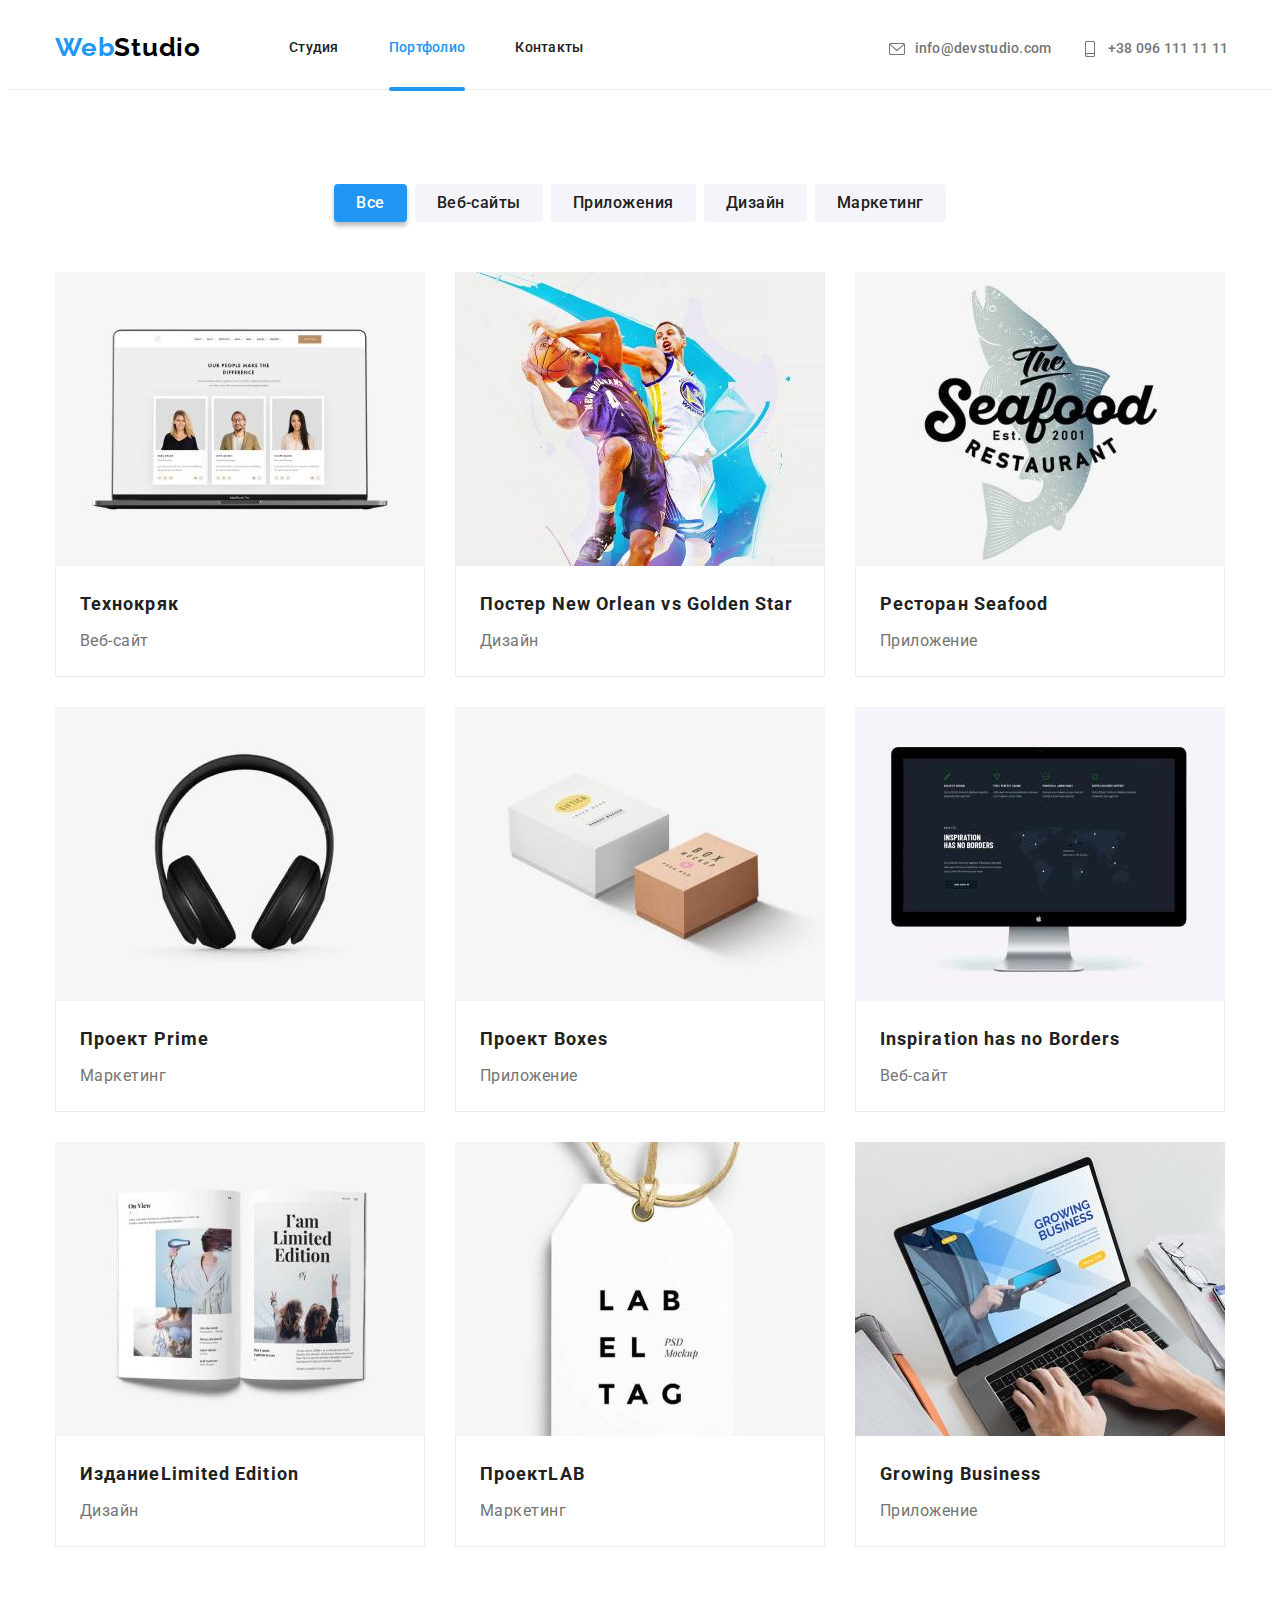
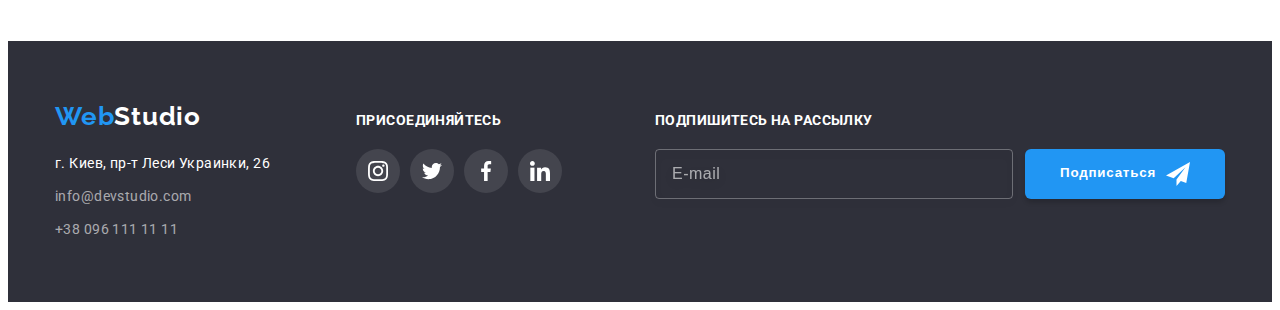
==== commit 733f255f: "HW 8" ====
--- a/portfolio.html
+++ b/portfolio.html
@@ -23,15 +23,15 @@
     <header class="header-border">
         <div class="container--mob-header">
             <a href="" class="logo--header logo mobile">Web<span class="logo__studio">Studio</span></a>
-            <button class="open-menu-button" type="button">
-                <svg class="close-icon" width="40" height="40">
+            <button class="open-menu-button" type="button" aria-expanded="false" aria-controls="mobile-menu">
+                <svg class="close-icon" width="40" height="40" aria-label="Переключатель мобильного меню">
                     <use href="./images/icons.svg#burger-menu"></use>
                 </svg></button>
             </button>
-            <div class="mob-menu is-hidden">
+            <div class="mob-menu container is-hidden" id="mobile-menu">
                 <div class="menu-top">
                     <button class="close-menu-button" type="button">
-                        <svg class="burger-close" width="40" height="40">
+                        <svg class="burger-close" width="40" height="40" aria-label="Переключатель мобильного меню">
                             <use href="./images/icons.svg#icon-modal-close"></use>
                         </svg></button>
                     <ul class="burger__list">
@@ -39,7 +39,7 @@
                             <a href="./index.html" class="burger__link">Студия</a>
                         </li>
                         <li class="burger__item">
-                            <a href="./portfolio.html" class="burger__link">Портфолио</a>
+                            <a href="./portfolio.html" class="burger__link current">Портфолио</a>
                         </li>
                         <li class="burger__item">
                             <a href="" class="burger__link">Контакты</a>
@@ -75,17 +75,19 @@
         <div class="container__header">
             <nav class="nav">
                 <a href="" class="logo--header logo">Web<span class="logo__studio">Studio</span></a>
-                <ul class="nav__list">
-                    <li class="nav__item">
-                        <a href="./index.html" class="nav__link">Студия</a>
-                    </li>
-                    <li class="nav__item">
-                        <a href="./portfolio.html" class="nav__link current">Портфолио</a>
-                    </li>
-                    <li class="nav__item">
-                        <a href="" class="nav__link">Контакты</a>
-                    </li>
-                </ul>
+                <div class="nav-left">
+                    <ul class="nav__list">
+                        <li class="nav__item">
+                            <a href="./index.html" class="nav__link">Студия</a>
+                        </li>
+                        <li class="nav__item">
+                            <a href="./portfolio.html" class="nav__link current">Портфолио</a>
+                        </li>
+                        <li class="nav__item">
+                            <a href="" class="nav__link">Контакты</a>
+                        </li>
+                    </ul>
+                </div>
                 <div class="nav-right">
                     <ul class="contacts">
                         <li class="contacts__list">
@@ -102,6 +104,7 @@
                 </div>
             </nav>
         </div>
+    
     </header>
     <main>
         <section class="section">
@@ -123,10 +126,21 @@
                     <li class="portfolio__flex-item">
                         <a href="" class="portfolio__link">
                             <div class="portfolio__pic-div">
-                                <img srcset="./images/portfolio1-1x.jpg 1x, 
-                                    ./images/portfolio1-2x.jpg" 2x"
-                                width="370" height="294" class="img" src="./images/portfolio1-1x.jpg"
-                                    alt="Картинка сайта">
+                                <picture>
+                                    <source srcset="
+                                        ./images/portfolio1-1x.jpg 1x,
+                                        ./images/portfolio1-2x.jpg 2x
+                                    " media="(min-width: 1200px)">
+                                    <source srcset="
+                                        ./images/port-tab-1.jpg 1x,
+                                        ./images/port-tab-1-2x.jpg 2x
+                                    " media="(min-width: 768px)">
+                                    <source srcset="
+                                        ./images/port-mob-1.jpg 1x,
+                                        ./images/port-mob-1-2x.jpg 2x
+                                    " media="(min-width: 480px)">
+                                    <img src="./images/port-mob-1.jpg" alt="ноутбук с сайтом">
+                                </picture>
                                 <div class="overlay">
                                     <p class="portfolio__overlay-text">Технокряк это современная площадка распространения
                                         коронавируса. Компании используют
@@ -143,18 +157,29 @@
                     <li class="portfolio__flex-item">
                         <a href="" class="portfolio__link card-hover">
                             <div class="portfolio__pic-div">
-                                <img srcset="./images/portfolio2-1x.jpg 1x, 
-                                            ./images/portfolio2-2x.jpg" 2x" 
-                                            src="./images/portfolio2-1x.jpg" width="370" height="294"
-                                    alt="Два баскетболиста">
-                                <div class="overlay">
-                                    <p class="portfolio__overlay-text">Технокряк это современная площадка распространения
-                                        коронавируса. Компании используют эту
-                                        платформу для цифрового шпионажа и атак на защищённые сервера конкурентов.</p>
-                                </div>
-                            </div>
-                            <div class="portfolio__border">
-                                <h2 class="portfolio__title">Постер<span lang="en">New Orlean vs Golden Star</span></h2>
+                                <picture>
+                                    <source srcset="
+                                                                        ./images/portfolio2-1x.jpg 1x,
+                                                                        ./images/portfolio2-2x.jpg 2x
+                                                                    " media="(min-width: 1200px)">
+                                    <source srcset="
+                                                                        ./images/port-tab-2.jpg 1x,
+                                                                        ./images/port-tab-2-2x.jpg 2x
+                                                                    " media="(min-width: 768px)">
+                                    <source srcset="
+                                                                        ./images/port-mob-2.jpg 1x,
+                                                                        ./images/port-mob-2-2x.jpg 2x
+                                                                    " media="(min-width: 480px)">
+                                    <img src="./images/port-mob-2.jpg" alt="Два баскетболиста">
+                                </picture>
+                                <div class="overlay">
+                                    <p class="portfolio__overlay-text">Технокряк это современная площадка распространения
+                                        коронавируса. Компании используют эту
+                                        платформу для цифрового шпионажа и атак на защищённые сервера конкурентов.</p>
+                                </div>
+                            </div>
+                            <div class="portfolio__border">
+                                <h2 class="portfolio__title">Постер <span lang="en">New Orlean vs Golden Star</span></h2>
                                 <p class="portfolio__paragraph">Дизайн</p>
                             </div>
                         </a>
@@ -162,10 +187,21 @@
                     <li class="portfolio__flex-item">
                         <a href="" class="portfolio__link card-hover">
                             <div class="portfolio__pic-div">
-                                <img srcset="./images/portfolio3-1x.jpg 1x, 
-                                        ./images/portfolio3-2x.jpg" 2x" src="./images/portfolio3-1x.jpg"
-                                    width="370" height="294"
-                                    alt="Ресторан Seafood">
+                                <picture>
+                                    <source srcset="
+                                        ./images/portfolio3-1x.jpg 1x,
+                                        ./images/portfolio3-2x.jpg 2x
+                                    " media="(min-width: 1200px)">
+                                    <source srcset="
+                                        ./images/port-tab-3.jpg 1x,
+                                        ./images/port-tab-3-2x.jpg 2x
+                                    " media="(min-width: 768px)">
+                                    <source srcset="
+                                        ./images/port-mob-3.jpg 1x,
+                                        ./images/port-mob-3-2x.jpg 2x
+                                    " media="(min-width: 480px)">
+                                    <img src="./images/port-mob-3.jpg" alt="Ресторан Seafood">
+                                </picture>
                                 <div class="overlay">
                                     <p class="portfolio__overlay-text">Технокряк это современная площадка распространения
                                         коронавируса. Компании используют эту
@@ -181,9 +217,21 @@
                     <li class="portfolio__flex-item">
                         <a href="" class="portfolio__link card-hover">
                             <div class="portfolio__pic-div">
-                                <img srcset="./images/portfolio4-1x.jpg 1x, 
-                                        ./images/portfolio4-2x.jpg" 2x" src="./images/portfolio4-1x.jpg"
-                                    width="370" height="294" alt="Наушники">
+                                <picture>
+                                    <source srcset="
+                                        ./images/portfolio4-1x.jpg 1x,
+                                        ./images/portfolio4-2x.jpg 2x
+                                    " media="(min-width: 1200px)">
+                                    <source srcset="
+                                        ./images/port-tab-4.jpg 1x,
+                                        ./images/port-tab-4-2x.jpg 2x
+                                                                                                    " media="(min-width: 768px)">
+                                    <source srcset="
+                                        ./images/port-mob-4.jpg 1x,
+                                        ./images/port-mob-4-2x.jpg 2x
+                                    " media="(min-width: 480px)">
+                                    <img src="./images/port-mob-4.jpg" alt="Наушники">
+                                </picture>
                                 <div class="overlay">
                                     <p class="portfolio__overlay-text">Технокряк это современная площадка распространения
                                         коронавируса. Компании используют эту
@@ -199,10 +247,21 @@
                     <li class="portfolio__flex-item">
                         <a href="" class="portfolio__link card-hover">
                             <div class="portfolio__pic-div">
-                                <img srcset="./images/portfolio5-1x.jpg 1x, 
-                                    ./images/portfolio5-2x.jpg" 2x" src="./images/portfolio5-1x.jpg"
-                                    width="370" height="294"
-                                    alt="Две коробочки">
+                                <picture>
+                                    <source srcset="
+                                    ./images/portfolio5-1x.jpg 1x,
+                                    ./images/portfolio5-2x.jpg 2x
+                                " media="(min-width: 1200px)">
+                                    <source srcset="
+                                    ./images/port-tab-5.jpg 1x,
+                                    ./images/port-tab-5-2x.jpg 2x
+                                " media="(min-width: 768px)">
+                                    <source srcset="
+                                    ./images/port-mob-5.jpg 1x,
+                                    ./images/port-mob-5-2x.jpg 2x
+                                " media="(min-width: 480px)">
+                                    <img src="./images/port-mob-5.jpg" alt="Две коробочки">
+                                </picture>
                                 <div class="overlay">
                                     <p class="portfolio__overlay-text">Технокряк это современная площадка распространения
                                         коронавируса. Компании используют эту
@@ -218,9 +277,21 @@
                     <li class="portfolio__flex-item">
                         <a href="" class="portfolio__link card-hover">
                             <div class="portfolio__pic-div">
-                                <img srcset="./images/portfolio6-1x.jpg 1x, 
-                                        ./images/portfolio6-2x.jpg" 2x" src="./images/portfolio6-1x.jpg"
-                                    width="370" height="294" alt="Монитор">
+                                <picture>
+                                    <source srcset="
+                                        ./images/portfolio6-1x.jpg 1x,
+                                        ./images/portfolio6-2x.jpg 2x
+                                    " media="(min-width: 1200px)">
+                                    <source srcset="
+                                        ./images/port-tab-6.jpg 1x,
+                                        ./images/port-tab-6-2x.jpg 2x
+                                    " media="(min-width: 768px)">
+                                    <source srcset="
+                                        ./images/port-mob-6.jpg 1x,
+                                        ./images/port-mob-6-2x.jpg 2x
+                                    " media="(min-width: 480px)">
+                                    <img src="./images/port-mob-6.jpg" alt="Монитор">
+                                </picture>
                                 <div class="overlay">
                                     <p class="portfolio__overlay-text">Технокряк это современная площадка распространения
                                         коронавируса. Компании используют эту
@@ -236,10 +307,21 @@
                     <li class="portfolio__flex-item">
                         <a href="" class="portfolio__link card-hover">
                             <div class="portfolio__pic-div">
-                                <img srcset="./images/portfolio7-1x.jpg 1x, 
-                                            ./images/portfolio7-2x.jpg" 2x" src="./images/portfolio7-1x.jpg"
-                                    width="370" height="294"
-                                    alt="Открытая книга">
+                                <picture>
+                                    <source srcset="
+                                        ./images/portfolio7-1x.jpg 1x,
+                                        ./images/portfolio7-2x.jpg 2x
+                                    " media="(min-width: 1200px)">
+                                    <source srcset="
+                                        ./images/port-tab-7.jpg 1x,
+                                        ./images/port-tab-7-2x.jpg 2x
+                                    " media="(min-width: 768px)">
+                                    <source srcset="
+                                        ./images/port-mob-7.jpg 1x,
+                                        ./images/port-mob-7-2x.jpg 2x
+                                    " media="(min-width: 480px)">
+                                    <img src="./images/port-mob-7.jpg" alt="Открытая книга">
+                                </picture>
                                 <div class="overlay">
                                     <p class="portfolio__overlay-text">Технокряк это современная площадка распространения
                                         коронавируса. Компании используют эту
@@ -255,10 +337,21 @@
                     <li class="portfolio__flex-item">
                         <a href="" class="portfolio__link card-hover">
                             <div class="portfolio__pic-div">
-                                <img srcset="./images/portfolio8-1x.jpg 1x, 
-                                            ./images/portfolio8-2x.jpg" 2x" src="./images/portfolio8-1x.jpg"
-                                    width="370" height="294"
-                                    alt="Тэг одежды">
+                                <picture>
+                                    <source srcset="
+                                        ./images/portfolio8-1x.jpg 1x,
+                                        ./images/portfolio8-2x.jpg 2x
+                                    " media="(min-width: 1200px)">
+                                    <source srcset="
+                                        ./images/port-tab-8.jpg 1x,
+                                        ./images/port-tab-8-2x.jpg 2x
+                                    " media="(min-width: 768px)">
+                                    <source srcset="
+                                        ./images/port-mob-8.jpg 1x,
+                                        ./images/port-mob-8-2x.jpg 2x
+                                    " media="(min-width: 480px)">
+                                    <img src="./images/port-mob-8.jpg" alt="Тег одежды">
+                                </picture>
                                 <div class="overlay">
                                     <p class="portfolio__overlay-text">Технокряк это современная площадка распространения
                                         коронавируса. Компании используют эту
@@ -274,10 +367,21 @@
                     <li class="portfolio__flex-item">
                         <a href="" class="portfolio__link card-hover">
                             <div class="portfolio__pic-div">
-                                <img srcset="./images/portfolio9-1x.jpg 1x, 
-                                        ./images/portfolio9-2x.jpg" 2x" src="./images/portfolio9-1x.jpg"
-                                    width="370" height="294"
-                                    alt="Работа за ноутом">
+                                <picture>
+                                    <source srcset="
+                                        ./images/portfolio9-1x.jpg 1x,
+                                        ./images/portfolio9-2x.jpg 2x
+                                    " media="(min-width: 1200px)">
+                                    <source srcset="
+                                        ./images/port-tab-9.jpg 1x,
+                                        ./images/port-tab-9-2x.jpg 2x
+                                    " media="(min-width: 768px)">
+                                    <source srcset="
+                                        ./images/port-mob-9.jpg 1x,
+                                        ./images/port-mob-9-2x.jpg 2x
+                                    " media="(min-width: 480px)">
+                                    <img src="./images/port-mob-9.jpg" alt="Работа за ноутом">
+                                </picture>
                                 <div class="overlay">
                                     <p class="portfolio__overlay-text">Технокряк это современная площадка распространения
                                         коронавируса. Компании используют эту
@@ -302,7 +406,7 @@
                 <div class="container-footer-left">
                     <a href="" class="logo logo-foot-main">Web<span class="logo__studio--footer ">Studio</span></a>
                     <address>
-                        <ul>
+                        <ul class="contacts--footer-list">
                             <li class="contacts--footer"><a href="https://goo.gl/maps/7hmKTm9yFbBLXRid7"
                                     class="address">г.
                                     Киев, пр-т Леси Украинки,
--- a/css/main.min.css
+++ b/css/main.min.css
@@ -1 +1 @@
-:root{--primary-text-color: #757575;--secondary-text-color: #212121;--accent-text-color: #2196f3;--title-text-color: #ffffff;--bgc-portfolio-cards: rgba(33, 150, 243, 0.9);--overlay-bgc: rgba(47, 48, 58, 0.8);--secondary-background-color: #f5f4fa;--third-background-color: #2f303a;--icon-fill-main: #afb1b8;--cubic-bezier: cubic-bezier(0.4, 0, 0.2, 1);--box-shadow: 0px 4px 4px rgba(0, 0, 0, 0.25);--box-shadow-long: 0px 1px 3px rgba(0, 0, 0, 0.12), 0px 1px 1px rgba(0, 0, 0, 0.14), 0px 2px 1px rgba(0, 0, 0, 0.2);--box-shadow-pf-card: 0px 1px 1px rgba(0, 0, 0, 0.12), 0px 4px 4px rgba(0, 0, 0, 0.06), 1px 4px 6px rgba(0, 0, 0, 0.16);--transition-time: 250ms}html{box-sizing:border-box}*,*::before,*::after{box-sizing:inherit}.list{list-style:none;text-decoration:none}h1,h2,h3,h4,h5,h6,p{margin:0 0}ul{margin:0;padding:0;list-style:none}.button{cursor:pointer}img{display:block;width:100%;height:auto}address{font-style:normal;text-decoration:none}.hidden{position:absolute;width:1px;height:1px;margin:-1px;border:0;padding:0;white-space:nowrap;-webkit-clip-path:inset(100%);clip-path:inset(100%);clip:rect(0 0 0 0);overflow:hidden}body{font-family:"roboto",sans-serif;background-color:var(--background-color);color:var(--primary-text-color)}@media screen and (min-width: 320px)and (max-width: 1199px){.section{padding:60px 0}}@media screen and (min-width: 1200px){.section{padding-top:94px;padding-bottom:94px}}.current{color:var(--accent-text-color)}.current::after{content:"";width:100%;height:4px;position:absolute;background-color:var(--accent-text-color);border-radius:5px;left:0;bottom:-3px}.border-main{padding:30px 32px;background-color:var(--background-color);border-radius:0 0 6px 6px;box-shadow:var(--box-shadow-long)}.is-hidden{visibility:hidden;opacity:0;pointer-events:none}.main__title{font-size:28px;line-height:33px;letter-spacing:.03em;font-weight:700;margin-bottom:50px;color:var(--secondary-text-color);text-align:center}.logo{display:inline-block;margin-left:0px;color:var(--accent-text-color);text-decoration:none;font-family:Raleway;font-size:26px;line-height:1.19;letter-spacing:.03em;font-weight:700}@media screen and (min-width: 320px)and (max-width: 1200px){.logo{font-size:24px;line-height:1.16;letter-spacing:.03em;font-weight:700}}.logo-studio{color:#000;transition:color var(--transition-time) var(--cubic-bezier)}.logo--header{padding-top:24px;padding-bottom:25px;margin-right:88px}.logo__studio{color:#000;transition:color var(--transition-time) var(--cubic-bezier)}.logo__studio:hover,.logo__studio:active{color:var(--accent-text-color)}.logo__studio--footer{color:var(--title-text-color);transition:color var(--transition-time) var(--cubic-bezier)}.logo__studio--footer:hover,.logo__studio--footer:focus{color:var(--accent-text-color)}.logo-foot-main{margin-bottom:20px}.container,.container--footer{margin:0 auto;padding:0 15px}@media screen and (min-width: 320px)and (max-width: 767px){.container,.container--footer{width:100%}}@media screen and (min-width: 480px){.container,.container--footer{width:480px}}@media screen and (min-width: 768px)and (max-width: 1199px){.container,.container--footer{width:768px}}@media screen and (min-width: 1200px){.container,.container--footer{width:1200px}}@media screen and (min-width: 1200px){.container--footer{display:flex;align-items:baseline;margin:0 auto;text-align:baseline}}.container--mob-header{padding:0 15px;display:flex;justify-content:space-between}@media screen and (min-width: 480px){.container--mob-header{width:480px;margin-left:auto;margin-right:auto}}@media screen and (min-width: 767px){.container--mob-header{display:none}}.container__header{padding:0 15px}@media screen and (min-width: 320px){.container__header{width:100%}}@media screen and (min-width: 480px){.container__header{width:480px}}@media screen and (min-width: 768px){.container__header{width:768px}}@media screen and (min-width: 1200px){.container__header{width:1200px}}.button{display:inline-block;font-family:inherit;font-size:16px;display:flex;align-items:center;text-align:center;letter-spacing:.06em;border:none}.button__hero{border-radius:6px;font-weight:700;line-height:1.87;padding:10px 32px;display:inline-block;text-align:center;color:var(--title-text-color);background-color:var(--accent-text-color);box-shadow:0px 4px 4px rgba(0,0,0,.15)}.button__filter{border-radius:4px;color:var(--secondary-text-color);background-color:var(--secondary-background-color);font-weight:500;font-size:16px;line-height:1.62;text-align:center;letter-spacing:.03em;padding:6px 22px;width:auto;transition:color var(--transition-time) var(--cubic-bezier),background-color var(--transition-time) var(--cubic-bezier),box-shadow var(--transition-time) var(--cubic-bezier)}.button__filter:hover,.button__filter:focus{color:var(--title-text-color);background-color:var(--accent-text-color);box-shadow:var(--box-shadow)}.filter__current{color:var(--title-text-color);background-color:var(--accent-text-color);box-shadow:var(--box-shadow)}@media screen and (min-width: 320px)and (max-width: 767px){.filter__margins{margin-bottom:15px;margin-right:8px}}@media screen and (min-width: 768px){.filter__margins{margin-left:8px}.filter__margins:first-child{margin-left:0}}.btn{display:inline-block}.button--modal{display:block;margin:0 auto;border-radius:6px;font-weight:700;line-height:1.87;padding:10px 54px;color:var(--title-text-color);background-color:var(--accent-text-color);box-shadow:0px 4px 4px rgba(0,0,0,.15)}.button--subscribe{display:flex;justify-content:center;align-items:center;cursor:pointer;width:200px;height:50px;border-radius:6px;font-weight:700;line-height:1.87;padding:auto auto;vertical-align:center;color:var(--title-text-color);background-color:var(--accent-text-color);letter-spacing:.06em;border:none;box-shadow:0px 4px 4px rgba(0,0,0,.15)}@media screen and (min-width: 320px)and (max-width: 1199px){.button--subscribe{margin:0 auto}}.close-menu-button{position:absolute;top:14px;right:14px;width:40px;height:40px;border:none;background-color:transparent;display:flex;align-items:center;justify-content:center;transition:fill var(--transition-time) var(--cubic-bezier)}.close-menu-button:hover,.close-menu-button:focus{fill:var(--accent-text-color);cursor:pointer}.open-menu-button{margin-left:auto;border:none;background-color:transparent}@media screen and (min-width: 767px){.open-menu-button{display:none}}.open-menu-button :hover,.open-menu-button :focus{fill:var(--accent-text-color);cursor:pointer}.social-icons__list{display:flex;justify-content:center}.social__item{width:44px;height:44px}.social__item+.social__item{margin-left:10px}.social__icon{fill:currentColor}.social__link{width:100%;height:100%;border-radius:50%;display:flex;align-items:center;justify-content:center;color:var(--icon-fill-main);transition:color var(--transition-time) var(--cubic-bezier),background-color var(--transition-time) var(--cubic-bezier)}.social__link:hover,.social__link:focus{background-color:var(--accent-text-color);color:var(--title-text-color)}.social__link--footer{color:var(--title-text-color);background-color:rgba(255,255,255,.1)}@media screen and (min-width: 1200px){.contacts{display:flex;align-items:center}}.contacts__list{display:flex;flex-direction:row}.contacts__mail,.contacts__tel{font-size:12px;line-height:1.16;letter-spacing:.02em;font-weight:500;color:var(--primary-text-color);text-decoration:none;transition:color var(--transition-time) var(--cubic-bezier)}.contacts__mail:hover,.contacts__mail:focus,.contacts__tel:hover,.contacts__tel:focus{color:var(--accent-text-color)}@media screen and (min-width: 1200px){.contacts__mail,.contacts__tel{font-size:14px;line-height:1.16;letter-spacing:.02em;font-weight:500}}.contacts__mail{padding-bottom:10px;padding-top:20px}@media screen and (min-width: 1200px){.contacts__mail{padding:32px 0;margin-right:30px}}.contacts__tel{padding-bottom:18px;margin-left:-2px}@media screen and (min-width: 1200px){.contacts__tel{padding:32px 0;margin-right:10px;padding:32px 0}}.contacts__icon{width:16px;height:16px;display:inline-block;vertical-align:middle;fill:currentColor;margin-right:10px}.contacts__link--footer{display:inline-block;font-weight:400;color:rgba(255,255,255,.6);font-size:14px;line-height:1.71;letter-spacing:.03em;text-decoration:none;transition:color var(--transition-time) var(--cubic-bezier)}.contacts__link--footer:hover,.contacts__link--footer:focus{color:var(--accent-text-color)}@media screen and (min-width: 320px)and (max-width: 1199px){.contacts__link--footer{margin-bottom:8px}}@media screen and (min-width: 1200px){.contacts--footer{max-width:231px;margin-bottom:9px}.contacts--footer :last-child{margin-bottom:0}}.form-field{margin-bottom:10px}.form__input-wrap{position:relative}.form__input{padding-left:42px;width:100%;height:40px;outline:none;border:1px solid rgba(33,33,33,.2);border-radius:4px;background-color:transparent;transition:border-color var(--transition-time) var(--cubic-bezier)}.form__input:focus,.form__input:hover{border-color:var(--accent-text-color);cursor:pointer}.form__input:focus+.form__icon-name,.form__input:hover+.form__icon-name{fill:var(--accent-text-color)}.form__icon-name{position:absolute;top:50%;transform:translateY(-50%);left:12px;transition:fill var(--transition-time) var(--cubic-bezier)}.form__input__text{display:block;margin-bottom:4px;color:var(--primary-text-color);font-size:12px;line-height:1.16;letter-spacing:.01em}.form__textarea{width:100%;height:120px;outline:none;border:1px solid rgba(33,33,33,.2);border-radius:4px;padding:12px 16px;resize:none;background-color:transparent;transition:border-color var(--transition-time) var(--cubic-bezier)}.form__textarea:focus,.form__textarea:hover{border-color:var(--accent-text-color);cursor:pointer}.form__textarea::-moz-placeholder{color:rgba(117,117,117,.5);font-size:12px;line-height:1.16;letter-spacing:.01em;color:rgba(117,117,117,.5)}.form__textarea:-ms-input-placeholder{color:rgba(117,117,117,.5);font-size:12px;line-height:1.16;letter-spacing:.01em;color:rgba(117,117,117,.5)}.form__textarea::placeholder{color:rgba(117,117,117,.5);font-size:12px;line-height:1.16;letter-spacing:.01em;color:rgba(117,117,117,.5)}.nav{display:flex;justify-content:center;font-size:14px;line-height:1.14;letter-spacing:.02em;font-weight:500}@media screen and (max-width: 768px){.nav{display:none}}@media screen and (min-width: 768px)and (max-width: 1199px){.nav{width:738px}}.header-border{border-bottom:1px solid #ececec}@media screen and (min-width: 767px){.header-border{display:flex;justify-content:center;width:768px;margin-left:auto;margin-right:auto}}.nav__list{display:flex;padding-left:0px}.nav__item{color:var(--secondary-text-color);margin-right:50px}.nav__item:last-child{margin-right:0}.nav__item:hover,.nav__item:focus{color:var(--accent-text-color)}.nav__link{position:relative;display:inline-block;padding-top:32px;padding-bottom:32px;color:var(--secondary-text-color);text-decoration:none;transition:color var(--transition-time) var(--cubic-bezier)}.nav__link:hover,.nav__link:focus{color:var(--accent-text-color)}.nav__link.current{color:var(--accent-text-color)}@media screen and (min-width: 767px){.logo--header.logo.mobile{display:none}}.nav-right{margin-left:84px;min-width:-webkit-fit-content;min-width:-moz-fit-content;min-width:fit-content}.hero__section{margin:0 auto;text-align:center;background-repeat:no-repeat;background-size:cover;background-position:center;background-color:var(--third-background-color)}@media screen and (min-width: 320px){.hero__section{background-image:linear-gradient(rgba(47, 48, 58, 0.4), rgba(47, 48, 58, 0.4)),url(/images/hero-mob-1x.jpg);padding-top:118px;padding-bottom:118px}}@media screen and (min-width: 768px){.hero__section{background-image:linear-gradient(rgba(47, 48, 58, 0.4), rgba(47, 48, 58, 0.4)),url(/images/hero-tab-1x.jpg);padding-top:118px;padding-bottom:118px}}@media screen and (min-width: 1200px){.hero__section{background-image:linear-gradient(rgba(47, 48, 58, 0.4), rgba(47, 48, 58, 0.4)),url(/images/hero-picture.jpg);max-width:1600px;padding-top:200px;padding-bottom:200px}}.hero__title{display:block;margin-top:0;margin-bottom:30px;margin-right:auto;margin-left:auto;text-align:center;color:var(--title-text-color);text-transform:uppercase}@media screen and (min-width: 320px){.hero__title{font-size:26px;line-height:1.61;letter-spacing:.06em;font-weight:900;max-width:360px}}@media screen and (min-width: 1200px){.hero__title{font-size:44px;line-height:1.36;letter-spacing:.06em;font-weight:900;max-width:696px}}.examples__section{padding-bottom:94px}@media screen and (max-width: 1199px){.examples__section{display:none}}.examples{display:flex;padding-left:0}.examples__item{margin-left:30px}.examples__item:first-child{margin-left:0}.examples__pic-div{position:relative;overflow:hidden}.examples__overlay{position:absolute;bottom:0;display:flex;width:100%;height:70px;justify-content:center;align-items:center;background-color:var(--overlay-bgc)}.examples__text{color:var(--title-text-color);font-weight:700;font-size:14px;line-height:1.14;text-align:center;letter-spacing:.03em;text-transform:uppercase}.footer{padding-top:60px;padding-bottom:60px;background-color:var(--third-background-color)}.container-footer-left{text-align:center;display:block;min-width:231px}@media screen and (min-width: 320px)and (max-width: 1199px){.container-footer-left{margin-bottom:60px}}@media screen and (min-width: 1200px){.container-footer-left{margin-right:70px;text-align:left}}.address{display:inline-block;text-decoration:none;font-style:normal;font-weight:400;color:var(--title-text-color);font-size:14px;line-height:1.71;letter-spacing:.03em;transition:color var(--transition-time) var(--cubic-bezier)}.address:hover,.address:focus{color:var(--accent-text-color)}@media screen and (min-width: 320px){.address{margin-bottom:8px}}.footer__join{text-align:center;margin-bottom:20px;color:var(--title-text-color);font-weight:700;font-size:14px;line-height:1.14;letter-spacing:.03em;text-transform:uppercase}@media screen and (min-width: 1200px){.footer__join{text-align:left}}@media screen and (min-width: 768px){.footer__wrap--left{display:flex;align-items:baseline;justify-content:space-around}}@media screen and (min-width: 1200px){.footer__wrap--left{justify-content:space-between}}@media screen and (min-width: 1200px){.footer__wrap--all{display:flex;justify-content:space-between;align-items:baseline}}@media screen and (min-width: 320px)and (max-width: 1199px){.container-footer-socials{margin-bottom:60px}}@media screen and (min-width: 1200px){.container-footer-socials{height:80px}}.features__list{margin-bottom:-30px;margin:0 auto}@media screen and (min-width: 768px){.features__list{display:flex;justify-content:center;flex-wrap:wrap;margin-left:-30px}}.features__list .features__item{margin-bottom:30px}@media screen and (min-width: 768px){.features__list .features__item{width:calc(100% / 2 - 30px);margin-left:30px}}@media screen and (min-width: 1200px){.features__list .features__item{width:calc(100% / 4 - 30px)}}.features__list .features__item+.features__list .features__item{margin-left:30px}.features__icon-block{margin-right:auto;margin-left:auto;margin-bottom:30px;display:flex;background-color:var(--secondary-background-color);width:100%;height:120px;align-items:center;justify-content:center;border-radius:6px}.features__icon{display:inline-block;justify-content:center;align-items:center}.features__title{margin-bottom:10px;display:flex;color:var(--secondary-text-color);margin-bottom:10px;font-size:14px;line-height:1.14;letter-spacing:.03em;font-weight:700;text-transform:uppercase}.features__paragraph{display:inline-block;min-width:270px;font-size:14px;line-height:1.71;letter-spacing:.03em;font-weight:400}.our-team{background-color:var(--secondary-background-color)}.team__list{margin-bottom:-30px}@media screen and (min-width: 768px){.team__list{display:flex;justify-content:center;align-items:center;flex-wrap:wrap;margin-left:-30px}}.team-item{margin-bottom:30px}@media screen and (min-width: 768px){.team-item{width:calc(100% / 2 - 30px);margin-left:30px}}@media screen and (min-width: 1200px){.team-item{width:calc(100% / 4 - 30px)}.team-item+.team-item{margin-left:30px}}.div-team{background-color:var(--title-text-color)}.names{font-size:16px;line-height:1.19;letter-spacing:.03em;font-weight:500;color:var(--secondary-text-color);text-align:center;margin-bottom:10px}.responsibilities{font-size:16px;line-height:1.19;letter-spacing:.03em;font-weight:400;text-align:center;margin-bottom:16px}.team-icons-item+.team-icons-item{margin-left:10px}.clients{display:flex}@media screen and (min-width: 320px){.clients{flex-wrap:wrap;margin:-15px}}@media screen and (min-width: 1200px){.clients{justify-items:center}}.clients__item{height:92px}@media screen and (min-width: 320px){.clients__item{width:210px;margin:15px;width:calc(100% / 2 - 30px)}}@media screen and (min-width: 768px){.clients__item{width:226px;width:calc(100% / 3 - 30px)}}@media screen and (min-width: 1200px){.clients__item{width:170px;width:calc(100% / 6 - 30px)}}.clients__item .clients__link{width:100%;height:100%;border-radius:6px;display:flex;align-items:center;justify-content:center;color:var(--icon-fill-main);border:1px solid var(--icon-fill-main);transition:color var(--transition-time) var(--cubic-bezier),border-color var(--transition-time) var(--cubic-bezier)}.clients__item .clients__link:hover,.clients__item .clients__link:focus{color:var(--accent-text-color);border:1px solid var(--accent-text-color)}@media screen and (min-width: 1200px){.subscribe{margin-left:93px;justify-content:flex-end}}@media screen and (min-width: 1200px){.subscribe__wrap{display:flex}}.subscribe__input{display:block;width:100%;height:50px;padding:15px 16px;background-color:transparent;border:1px solid rgba(255,255,255,.3);border-radius:4px;background-color:transparent;font-size:16px;line-height:1.25;align-items:center;letter-spacing:.03em;color:rgba(255,255,255,.6);filter:drop-shadow(0px 4px 4px rgba(0, 0, 0, 0.15))}.subscribe__input::-moz-placeholder{font-size:16px;line-height:1.25;align-items:center;letter-spacing:.03em;color:rgba(255,255,255,.6)}.subscribe__input:-ms-input-placeholder{font-size:16px;line-height:1.25;align-items:center;letter-spacing:.03em;color:rgba(255,255,255,.6)}.subscribe__input::placeholder{font-size:16px;line-height:1.25;align-items:center;letter-spacing:.03em;color:rgba(255,255,255,.6)}@media screen and (min-width: 320px)and (max-width: 1199px){.subscribe__input{margin-bottom:30px;margin-left:auto;margin-right:auto}}@media screen and (min-width: 480px){.subscribe__input{width:450px}}@media screen and (min-width: 1200px){.subscribe__input{width:358px;height:50px;padding:15px 16px;margin-right:12px}}.subscribe__icon{margin-left:10px}.ul-filter{display:flex;justify-content:center;margin-bottom:50px}@media screen and (min-width: 320px)and (max-width: 1199px){.ul-filter{margin-bottom:40px}}@media screen and (max-width: 767px){.ul-filter{flex-wrap:wrap;justify-content:flex-start}}.portfolio__border{border-bottom:1px solid #ececec;border-right:1px solid #ececec;border-left:1px solid #ececec;padding:20px 24px;flex-grow:1}.portfolio__link{display:flex;flex-direction:column;height:100%;flex-grow:1;text-decoration:none;transition:box-shadow var(--transition-time) var(--cubic-bezier)}.portfolio__link:hover,.portfolio__link:focus{box-shadow:var(--box-shadow-pf-card)}.portfolio__link:hover .overlay,.portfolio__link:focus .overlay{transform:translateY(-100%)}.portfolio__pic-div{position:relative;overflow:hidden}.portfolio__title{color:var(--secondary-text-color);font-weight:700;font-size:18px;line-height:2;letter-spacing:.06em;margin-top:0;margin-bottom:4px}.portfolio__paragraph{color:var(--primary-text-color);font-size:16px;line-height:1.87;letter-spacing:.03em}.portfolio__overlay-text{color:var(--title-text-color);font-size:18px;line-height:1.56;letter-spacing:.03em}.overlay{position:absolute;width:100%;height:100%;padding:63px 24px;background-color:var(--bgc-portfolio-cards);transition:transform var(--transition-time) var(--cubic-bezier);overflow:auto}.portfolio__container{display:flex;flex-wrap:wrap}@media screen and (min-width: 768px)and (max-width: 1199px){.portfolio__container{margin:-15px}}.portfolio__flex-item{margin-bottom:15px}@media screen and (min-width: 320px){.portfolio__flex-item{width:100%}}@media screen and (min-width: 480px){.portfolio__flex-item{width:450px;margin-left:auto;margin-right:auto}}@media screen and (min-width: 768px)and (max-width: 1199px){.portfolio__flex-item{margin:15px;flex-basis:calc((100% - 60px) / 2)}}@media screen and (min-width: 1199px){.portfolio__flex-item{width:370px;margin-right:30px;margin-bottom:30px}.portfolio__flex-item:nth-child(3n){margin-right:0}.portfolio__flex-item:nth-last-child(-n+3){margin-bottom:0}}.backdrop{position:fixed;top:0;left:0;width:100vw;height:100vh;background-color:rgba(0,0,0,.2);transition:opacity var(--transition-time) var(--cubic-bezier),visibility var(--transition-time) var(--cubic-bezier)}.backdrop.is-hidden .modal{transform:translate(-50%, -50%) scale(1.5)}.modal{position:absolute;top:50%;left:50%;transform:translate(-50%, -50%) scale(1);padding:40px;box-shadow:0px 1px 3px rgba(0,0,0,.12),0px 1px 1px rgba(0,0,0,.14),0px 2px 1px rgba(0,0,0,.2);border-radius:4px;background-color:#fff;transition:transform 250ms}@media screen and (min-width: 320px){.modal{width:90%}}@media screen and (min-width: 480px){.modal{width:450px;height:100vh}}@media screen and (min-width: 1200px){.modal{width:528px;min-height:581px}}.modal__title{margin-bottom:12px;font-size:20px;line-height:1.15;letter-spacing:.03em;font-weight:700;color:var(--secondary-text-color);text-align:center}.checkbox{-webkit-appearance:none;-moz-appearance:none;appearance:none;position:absolute}.checkbox:checked+.checkbox__text span{background-color:var(--accent-text-color);background-position:center;background-origin:border-box;background-size:cover;border:none}.checkbox:checked+.checkbox__text .icon-checked{fill:var(--background-color)}.checkbox:focus+.checkbox__text .icon-checked{border:3px solid var(--accent-text-color)}.checkbox__link{-webkit-text-decoration-skip-ink:none;text-decoration-skip-ink:none;font-size:12px;line-height:1.16;letter-spacing:.03em;font-weight:400;color:var(--accent-text-color)}.checkbox__link:focus span{border:3px solid}@media screen and (min-width: 1200px){.checkbox__link{font-size:14px;line-height:1.71;letter-spacing:.03em;font-weight:400}}.checkbox__text{display:flex;justify-content:center;align-items:center;font-size:12px;line-height:1.16;letter-spacing:.03em;font-weight:400;transition:border-color var(--transition-time) var(--cubic-bezier)}.checkbox__text:hover{cursor:pointer}.checkbox__text:hover span,.checkbox__text:focus span{cursor:pointer;border:3px solid;border-color:var(--accent-text-color)}@media screen and (min-width: 1200px){.checkbox__text{font-size:14px;line-height:1.71;letter-spacing:.03em;font-weight:400}}.checkbox__text span{width:16px;height:15px;margin-right:7px;border:2px solid var(--secondary-text-color);border-radius:2px;display:flex;justify-content:center;align-items:center;transition:background-color var(--transition-time) var(--cubic-bezier),border-color var(--transition-time) var(--cubic-bezier)}@media screen and (min-width: 1200px){.checkbox__text span{margin-right:11px}}.icon-checked{fill:transparent;transition:fill var(--transition-time) var(--cubic-bezier)}.comments{margin-bottom:20px}.checkbox__wrap{display:flex;align-items:center;justify-content:center;margin-bottom:30px}.modal-close{position:absolute;top:14px;right:14px;width:30px;height:30px;background-color:transparent;border:1px solid rgba(0,0,0,.1);border-radius:50%;display:flex;align-items:center;justify-content:center;transition:fill var(--transition-time) var(--cubic-bezier)}.modal-close:hover,.modal-close:focus{fill:var(--accent-text-color);cursor:pointer}.mob-menu{z-index:99;position:fixed;background-color:#fff;width:100vw;height:100%;top:0;left:0;padding-left:25px;display:flex;flex-direction:column;justify-content:space-between}@media screen and (min-width: 767px){.mob-menu{display:none}}@media screen and (min-width: 480px){.mob-menu{padding-left:40px}}.burger__list{margin-top:48px}.burger__item{margin-bottom:32px}.burger__item:last-child{margin-bottom:0}.burger__link{display:inline-block;color:var(--secondary-text-color);text-decoration:none;font-size:30px;line-height:1.17;letter-spacing:.02em;font-weight:500}.burger__link:hover,.burger__link:focus{color:var(--accent-text-color)}@media screen and (min-width: 480px){.burger__link{font-size:40px;line-height:1.17;letter-spacing:.02em;font-weight:500}}.burger__contacts{margin-bottom:64px}.burger__tel{display:block;font-size:26px;line-height:1.18;letter-spacing:.02em;font-weight:500;text-decoration:none;color:var(--accent-text-color);padding-bottom:32px}@media screen and (min-width: 480px){.burger__tel{font-size:34px;line-height:1.18;letter-spacing:.02em;font-weight:500}}.burger__mail{display:block;font-size:24px;line-height:1.16;letter-spacing:.02em;font-weight:500;text-decoration:none;color:var(--primary-text-color)}.burger__social__list{display:flex;flex-wrap:wrap}.burger__social__item{padding-left:10px}.burger__social__item+.burger__social__item{margin-left:10px;border-left:2px solid rgba(33,33,33,.2)}.burger__social__item:first-child{padding-left:0}.burger__social__link{font-size:18px;line-height:1.2;letter-spacing:.02em;font-weight:500;text-decoration:none;color:var(--accent-text-color)}.menu-bottom{margin-bottom:48px}/*# sourceMappingURL=main.min.css.map */+:root{--primary-text-color: #757575;--secondary-text-color: #212121;--accent-text-color: #2196f3;--title-text-color: #ffffff;--bgc-portfolio-cards: rgba(33, 150, 243, 0.9);--overlay-bgc: rgba(47, 48, 58, 0.8);--secondary-background-color: #f5f4fa;--third-background-color: #2f303a;--icon-fill-main: #afb1b8;--cubic-bezier: cubic-bezier(0.4, 0, 0.2, 1);--box-shadow: 0px 4px 4px rgba(0, 0, 0, 0.25);--box-shadow-long: 0px 1px 3px rgba(0, 0, 0, 0.12), 0px 1px 1px rgba(0, 0, 0, 0.14), 0px 2px 1px rgba(0, 0, 0, 0.2);--box-shadow-pf-card: 0px 1px 1px rgba(0, 0, 0, 0.12), 0px 4px 4px rgba(0, 0, 0, 0.06), 1px 4px 6px rgba(0, 0, 0, 0.16);--transition-time: 250ms}html{box-sizing:border-box}*,*::before,*::after{box-sizing:inherit}.list{list-style:none;text-decoration:none}h1,h2,h3,h4,h5,h6,p{margin:0 0}ul{margin:0;padding:0;list-style:none}.button{cursor:pointer}img{display:block;width:100%;height:auto}address{font-style:normal;text-decoration:none}.hidden{position:absolute;width:1px;height:1px;margin:-1px;border:0;padding:0;white-space:nowrap;-webkit-clip-path:inset(100%);clip-path:inset(100%);clip:rect(0 0 0 0);overflow:hidden}body{font-family:"roboto",sans-serif;background-color:var(--background-color);color:var(--primary-text-color)}@media screen and (min-width: 320px)and (max-width: 1199px){.section{padding:60px 0}}@media screen and (min-width: 1200px){.section{padding-top:94px;padding-bottom:94px}}.current{color:var(--accent-text-color)}.current::after{content:"";width:100%;height:4px;position:absolute;background-color:var(--accent-text-color);border-radius:5px;left:0;bottom:-3px}.border-main{padding:30px 32px;background-color:var(--title-text-color);border-radius:0 0 6px 6px;box-shadow:var(--box-shadow-long)}.is-hidden{visibility:hidden;opacity:0;pointer-events:none}.main__title{margin-bottom:30px;font-size:28px;line-height:1.17;letter-spacing:.03em;font-weight:700;color:var(--secondary-text-color);text-align:center}@media screen and (min-width: 1200px){.main__title{font-size:36px;line-height:1.16;letter-spacing:.03em;font-weight:700;margin-bottom:50px;color:var(--secondary-text-color)}}.logo{display:inline-block;margin-left:0px;color:var(--accent-text-color);text-decoration:none;font-family:Raleway;font-size:26px;line-height:1.19;letter-spacing:.03em;font-weight:700}@media screen and (min-width: 320px)and (max-width: 1200px){.logo{font-size:24px;line-height:1.16;letter-spacing:.03em;font-weight:700}}.logo-studio{color:#000;transition:color var(--transition-time) var(--cubic-bezier)}.logo--header{padding-top:24px;padding-bottom:25px;margin-right:88px}.logo__studio{color:#000;transition:color var(--transition-time) var(--cubic-bezier)}.logo__studio:hover,.logo__studio:active{color:var(--accent-text-color)}.logo__studio--footer{color:var(--title-text-color);transition:color var(--transition-time) var(--cubic-bezier)}.logo__studio--footer:hover,.logo__studio--footer:focus{color:var(--accent-text-color)}.logo-foot-main{margin-bottom:20px}.container,.container--footer{margin:0 auto;padding:0 15px}@media screen and (min-width: 320px)and (max-width: 767px){.container,.container--footer{width:100%}}@media screen and (min-width: 480px){.container,.container--footer{width:480px}}@media screen and (min-width: 768px)and (max-width: 1199px){.container,.container--footer{width:768px}}@media screen and (min-width: 1200px){.container,.container--footer{width:1200px}}@media screen and (min-width: 1200px){.container--footer{display:flex;align-items:baseline;margin:0 auto;text-align:baseline}}.container--mob-header{padding:0 15px;display:flex;justify-content:space-between}@media screen and (min-width: 480px){.container--mob-header{width:480px;margin-left:auto;margin-right:auto}}@media screen and (min-width: 767px){.container--mob-header{display:none}}.container__header{padding:0 15px;margin:0 auto}@media screen and (min-width: 320px){.container__header{width:100%}}@media screen and (min-width: 480px){.container__header{width:480px}}@media screen and (min-width: 768px){.container__header{width:768px}}@media screen and (min-width: 1200px){.container__header{width:1200px}}.button{display:inline-block;font-family:inherit;font-size:16px;display:flex;align-items:center;text-align:center;letter-spacing:.06em;border:none}.button__hero{border-radius:6px;font-weight:700;line-height:1.87;padding:10px 32px;display:inline-block;text-align:center;color:var(--title-text-color);background-color:var(--accent-text-color);box-shadow:0px 4px 4px rgba(0,0,0,.15)}.button__filter{border-radius:4px;color:var(--secondary-text-color);background-color:var(--secondary-background-color);font-weight:500;font-size:16px;line-height:1.62;text-align:center;letter-spacing:.03em;padding:6px 22px;width:auto;transition:color var(--transition-time) var(--cubic-bezier),background-color var(--transition-time) var(--cubic-bezier),box-shadow var(--transition-time) var(--cubic-bezier)}.button__filter:hover,.button__filter:focus{color:var(--title-text-color);background-color:var(--accent-text-color);box-shadow:var(--box-shadow)}.filter__current{color:var(--title-text-color);background-color:var(--accent-text-color);box-shadow:var(--box-shadow)}@media screen and (min-width: 320px)and (max-width: 767px){.filter__margins{margin-bottom:15px;margin-right:8px}}@media screen and (min-width: 768px){.filter__margins{margin-left:8px}.filter__margins:first-child{margin-left:0}}.btn{display:inline-block}.button--modal{display:block;margin:0 auto;border-radius:6px;font-weight:700;line-height:1.87;padding:10px 54px;color:var(--title-text-color);background-color:var(--accent-text-color);box-shadow:0px 4px 4px rgba(0,0,0,.15)}.button--subscribe{display:flex;justify-content:center;align-items:center;cursor:pointer;width:200px;height:50px;border-radius:6px;font-weight:700;line-height:1.87;padding:auto auto;vertical-align:center;color:var(--title-text-color);background-color:var(--accent-text-color);letter-spacing:.06em;border:none;box-shadow:0px 4px 4px rgba(0,0,0,.15)}@media screen and (min-width: 320px)and (max-width: 1199px){.button--subscribe{margin:0 auto}}.close-menu-button{position:absolute;top:14px;right:14px;width:40px;height:40px;border:none;background-color:transparent;display:flex;align-items:center;justify-content:center;transition:fill var(--transition-time) var(--cubic-bezier)}.close-menu-button:hover,.close-menu-button:focus{fill:var(--accent-text-color);cursor:pointer}.open-menu-button{margin-left:auto;border:none;background-color:transparent}@media screen and (min-width: 767px){.open-menu-button{display:none}}.open-menu-button :hover,.open-menu-button :focus{fill:var(--accent-text-color);cursor:pointer}.social-icons__list{display:flex;justify-content:center}.social__item{width:44px;height:44px}.social__item+.social__item{margin-left:10px}.social__icon{fill:currentColor}.social__link{width:100%;height:100%;border-radius:50%;display:flex;align-items:center;justify-content:center;color:var(--icon-fill-main);transition:color var(--transition-time) var(--cubic-bezier),background-color var(--transition-time) var(--cubic-bezier)}.social__link:hover,.social__link:focus{background-color:var(--accent-text-color);color:var(--title-text-color)}.social__link--footer{color:var(--title-text-color);background-color:rgba(255,255,255,.1)}@media screen and (min-width: 1200px){.contacts{display:flex;align-items:center}}.contacts__list{display:flex;flex-direction:row}@media screen and (min-width: 768px)and (max-width: 1199px){.contacts__list{margin-bottom:10px}}@media screen and (min-width: 1200px){.contacts__list+.contacts__list{margin-left:30px}}@media screen and (min-width: 768px)and (max-width: 1199px){.contacts__list:last-child{margin-bottom:18px}}.contacts__mail,.contacts__tel{font-size:12px;line-height:1.16;letter-spacing:.02em;font-weight:500;color:var(--primary-text-color);text-decoration:none;transition:color var(--transition-time) var(--cubic-bezier)}.contacts__mail:hover,.contacts__mail:focus,.contacts__tel:hover,.contacts__tel:focus{color:var(--accent-text-color)}@media screen and (min-width: 1200px){.contacts__mail,.contacts__tel{font-size:14px;line-height:1.16;letter-spacing:.02em;font-weight:500}}@media screen and (min-width: 768px)and (max-width: 1199px){.contacts__mail{margin-top:21px}}@media screen and (min-width: 1200px){.contacts__mail{padding:32px 0}}.contacts__tel{margin-left:-2px}@media screen and (min-width: 1200px){.contacts__tel{padding:32px 0;padding:32px 0;margin-left:0}}.contacts__icon{width:16px;height:16px;display:inline-block;vertical-align:middle;fill:currentColor;margin-right:10px}.contacts__link--footer{display:inline-block;font-weight:400;color:rgba(255,255,255,.6);font-size:14px;line-height:1.71;letter-spacing:.03em;text-decoration:none;transition:color var(--transition-time) var(--cubic-bezier)}.contacts__link--footer:hover,.contacts__link--footer:focus{color:var(--accent-text-color)}.contacts--footer-list :last-child{margin-bottom:0}.contacts--footer{margin-bottom:8px}@media screen and (min-width: 1200px){.contacts--footer{max-width:231px;margin-bottom:9px}}.form-field{margin-bottom:10px}.form__input-wrap{position:relative}.form__input{padding-left:42px;width:100%;height:40px;outline:none;border:1px solid rgba(33,33,33,.2);border-radius:4px;background-color:transparent;transition:border-color var(--transition-time) var(--cubic-bezier)}.form__input:focus,.form__input:hover{border-color:var(--accent-text-color);cursor:pointer}.form__input:focus+.form__icon-name,.form__input:hover+.form__icon-name{fill:var(--accent-text-color)}.form__icon-name{position:absolute;top:50%;transform:translateY(-50%);left:12px;transition:fill var(--transition-time) var(--cubic-bezier)}.form__input__text{display:block;margin-bottom:4px;color:var(--primary-text-color);font-size:12px;line-height:1.16;letter-spacing:.01em}.form__textarea{width:100%;height:120px;outline:none;border:1px solid rgba(33,33,33,.2);border-radius:4px;padding:12px 16px;resize:none;background-color:transparent;transition:border-color var(--transition-time) var(--cubic-bezier)}.form__textarea:focus,.form__textarea:hover{border-color:var(--accent-text-color);cursor:pointer}.form__textarea::-moz-placeholder{color:rgba(117,117,117,.5);font-size:12px;line-height:1.16;letter-spacing:.01em;color:rgba(117,117,117,.5)}.form__textarea:-ms-input-placeholder{color:rgba(117,117,117,.5);font-size:12px;line-height:1.16;letter-spacing:.01em;color:rgba(117,117,117,.5)}.form__textarea::placeholder{color:rgba(117,117,117,.5);font-size:12px;line-height:1.16;letter-spacing:.01em;color:rgba(117,117,117,.5)}.nav{display:flex;font-size:14px;line-height:1.14;letter-spacing:.02em;font-weight:500}@media screen and (max-width: 768px){.nav{display:none}}@media screen and (min-width: 768px)and (max-width: 1199px){.nav{width:738px}}.header-border{border-bottom:1px solid #ececec}.nav__list{display:flex;padding-left:0px}.nav__item{color:var(--secondary-text-color);margin-right:50px}.nav__item:last-child{margin-right:0}.nav__item:hover,.nav__item:focus{color:var(--accent-text-color)}.nav__link{position:relative;display:inline-block;padding-top:32px;padding-bottom:32px;color:var(--secondary-text-color);text-decoration:none;transition:color var(--transition-time) var(--cubic-bezier)}.nav__link:hover,.nav__link:focus{color:var(--accent-text-color)}.nav__link.current{color:var(--accent-text-color)}@media screen and (min-width: 767px){.logo--header.logo.mobile{display:none}}.nav-right{min-width:-webkit-fit-content;min-width:-moz-fit-content;min-width:fit-content}@media screen and (min-width: 768px){.nav-left{margin-right:84px}}@media screen and (min-width: 1200px){.nav-left{margin-right:305px}}.hero__section{margin:0 auto;text-align:center;background-repeat:no-repeat;background-size:cover;background-position:center;background-color:var(--third-background-color);padding-top:118px;padding-bottom:118px}@media screen and (max-width: 480px){.hero__section{max-width:480px;background-image:-webkit-gradient(linear, left top, left bottom, from(rgba(47, 48, 58, 0.4)), to(rgba(47, 48, 58, 0.4))),url(/images/hero-mob-1x.jpg)}}@media not all,screen and (max-width: 480px)and (-webkit-min-device-pixel-ratio: 2),screen and (max-width: 480px)and (min-resolution: 192dpi),screen and (max-width: 480px)and (min-resolution: 2dppx){.hero__section{background-image:linear-gradient(rgba(47, 48, 58, 0.4), rgba(47, 48, 58, 0.4)),url(/images/hero-mob-2x.jpg)}}@media screen and (min-width: 481px){.hero__section{max-width:768px;background-image:linear-gradient(rgba(47, 48, 58, 0.4), rgba(47, 48, 58, 0.4)),url(/images/hero-tab-1x.jpg)}}@media not all,screen and (min-width: 481px)and (-webkit-min-device-pixel-ratio: 2),screen and (min-width: 481px)and (min-resolution: 192dpi),screen and (min-width: 481px)and (min-resolution: 2dppx){.hero__section{background-image:linear-gradient(rgba(47, 48, 58, 0.4), rgba(47, 48, 58, 0.4)),url(/images/hero-tab-2x.jpg)}}@media screen and (min-width: 769px){.hero__section{max-width:1600px;background-image:linear-gradient(rgba(47, 48, 58, 0.4), rgba(47, 48, 58, 0.4)),url(/images/hero_1x.jpg)}}@media not all,screen and (min-width: 769px)and (-webkit-min-device-pixel-ratio: 2),screen and (min-width: 769px)and (min-resolution: 192dpi),screen and (min-width: 769px)and (min-resolution: 2dppx){.hero__section{background-image:linear-gradient(rgba(47, 48, 58, 0.4), rgba(47, 48, 58, 0.4)),url(/images/hero_2x.jpg)}}@media screen and (max-width: 1199px){.hero__section{height:400px}}@media screen and (min-width: 1200px){.hero__section{max-width:1600px;padding-top:200px;padding-bottom:200px}}.hero__title{display:block;margin-top:0;margin-bottom:30px;margin-right:auto;margin-left:auto;text-align:center;color:var(--title-text-color);text-transform:uppercase}@media screen and (min-width: 320px){.hero__title{font-size:26px;line-height:1.61;letter-spacing:.06em;font-weight:900;max-width:360px}}@media screen and (min-width: 1200px){.hero__title{font-size:44px;line-height:1.36;letter-spacing:.06em;font-weight:900;max-width:696px}}.examples__section{padding-bottom:94px}@media screen and (max-width: 1199px){.examples__section{display:none}}.examples{display:flex;padding-left:0}.examples__item{margin-left:30px}.examples__item:first-child{margin-left:0}.examples__pic-div{position:relative;overflow:hidden}.examples__overlay{position:absolute;bottom:0;display:flex;width:100%;height:70px;justify-content:center;align-items:center;background-color:var(--overlay-bgc)}.examples__text{color:var(--title-text-color);font-weight:700;font-size:14px;line-height:1.14;text-align:center;letter-spacing:.03em;text-transform:uppercase}.footer{padding-top:60px;padding-bottom:60px;background-color:var(--third-background-color)}.container-footer-left{text-align:center;display:block;min-width:231px}@media screen and (max-width: 767px){.container-footer-left{margin-bottom:60px}}@media screen and (min-width: 1200px){.container-footer-left{margin-right:70px;text-align:left}}.address{display:inline-block;text-decoration:none;font-size:14px;line-height:1.71;letter-spacing:.03em;font-weight:400;color:var(--title-text-color);transition:color var(--transition-time) var(--cubic-bezier)}.address:hover,.address:focus{color:var(--accent-text-color)}.footer__join{text-align:center;margin-bottom:20px;color:var(--title-text-color);font-weight:700;font-size:14px;line-height:1.14;letter-spacing:.03em;text-transform:uppercase}@media screen and (min-width: 1200px){.footer__join{text-align:left}}@media screen and (min-width: 320px)and (max-width: 1199px){.footer__wrap--left{margin-bottom:60px}}@media screen and (min-width: 768px){.footer__wrap--left{display:flex;align-items:baseline;justify-content:space-around}}@media screen and (min-width: 1200px){.footer__wrap--left{justify-content:space-between;margin-right:93px}}@media screen and (min-width: 1200px){.footer__wrap--all{display:flex;justify-content:space-between;align-items:baseline}}@media screen and (min-width: 1200px){.container-footer-socials{height:80px}}.features__list{margin-bottom:-30px;margin:0 auto}@media screen and (min-width: 768px){.features__list{display:flex;justify-content:center;flex-wrap:wrap;margin-left:-30px}}.features__item{margin-bottom:30px}@media screen and (min-width: 768px){.features__item{width:calc(100% / 2 - 30px);margin-left:30px}}@media screen and (min-width: 1200px){.features__item{width:calc(100% / 4 - 30px)}.features__item+.features__item{margin-left:30px}}.features__icon-block{margin-right:auto;margin-left:auto;margin-bottom:30px;display:flex;background-color:var(--secondary-background-color);width:100%;height:120px;align-items:center;justify-content:center;border-radius:6px}.features__icon{display:inline-block;justify-content:center;align-items:center}.features__title{text-align:center;color:var(--secondary-text-color);margin-bottom:10px;font-size:14px;line-height:1.14;letter-spacing:.03em;font-weight:700;text-transform:uppercase}@media screen and (min-width: 768px){.features__title{display:inline-block}}.features__paragraph{display:inline-block;min-width:270px;font-size:14px;line-height:1.71;letter-spacing:.03em;font-weight:400}.our-team{background-color:var(--secondary-background-color)}.team__list{margin-bottom:-30px}@media screen and (min-width: 768px){.team__list{display:flex;justify-content:center;align-items:center;flex-wrap:wrap;margin-left:-30px}}.team-item{margin-bottom:30px}@media screen and (min-width: 768px){.team-item{width:calc(100% / 2 - 30px);margin-left:30px}}@media screen and (min-width: 1200px){.team-item{width:calc(100% / 4 - 30px)}.team-item+.team-item{margin-left:30px}}.div-team{background-color:var(--title-text-color)}.names{font-size:16px;line-height:1.19;letter-spacing:.03em;font-weight:500;color:var(--secondary-text-color);text-align:center;margin-bottom:10px}.responsibilities{font-size:16px;line-height:1.19;letter-spacing:.03em;font-weight:400;text-align:center;margin-bottom:16px}.team-icons-item+.team-icons-item{margin-left:10px}.clients{display:flex}@media screen and (min-width: 320px){.clients{flex-wrap:wrap;margin:-15px}}@media screen and (min-width: 1200px){.clients{justify-items:center}}.clients__item{height:92px}@media screen and (min-width: 320px){.clients__item{width:210px;margin:15px;width:calc(100% / 2 - 30px)}}@media screen and (min-width: 768px){.clients__item{width:226px;width:calc(100% / 3 - 30px)}}@media screen and (min-width: 1200px){.clients__item{width:170px;width:calc(100% / 6 - 30px)}}.clients__item .clients__link{width:100%;height:100%;border-radius:6px;display:flex;align-items:center;justify-content:center;color:var(--icon-fill-main);border:1px solid var(--icon-fill-main);transition:color var(--transition-time) var(--cubic-bezier),border-color var(--transition-time) var(--cubic-bezier)}.clients__item .clients__link:hover,.clients__item .clients__link:focus{color:var(--accent-text-color);border:1px solid var(--accent-text-color)}@media screen and (min-width: 1200px){.subscribe{justify-content:flex-end}}@media screen and (min-width: 1200px){.subscribe__wrap{display:flex}}.subscribe__input{display:block;width:100%;height:50px;padding:15px 16px;background-color:transparent;border:1px solid rgba(255,255,255,.3);border-radius:4px;background-color:transparent;font-size:16px;line-height:1.25;align-items:center;letter-spacing:.03em;color:rgba(255,255,255,.6);filter:drop-shadow(0px 4px 4px rgba(0, 0, 0, 0.15))}.subscribe__input::-moz-placeholder{font-size:16px;line-height:1.25;align-items:center;letter-spacing:.03em;color:rgba(255,255,255,.6)}.subscribe__input:-ms-input-placeholder{font-size:16px;line-height:1.25;align-items:center;letter-spacing:.03em;color:rgba(255,255,255,.6)}.subscribe__input::placeholder{font-size:16px;line-height:1.25;align-items:center;letter-spacing:.03em;color:rgba(255,255,255,.6)}@media screen and (min-width: 320px)and (max-width: 1199px){.subscribe__input{margin-bottom:30px;margin-left:auto;margin-right:auto}}@media screen and (min-width: 480px){.subscribe__input{width:450px}}@media screen and (min-width: 1200px){.subscribe__input{width:358px;height:50px;padding:15px 16px;margin-right:12px}}.subscribe__icon{margin-left:10px}.ul-filter{display:flex;justify-content:center;margin-bottom:50px}@media screen and (min-width: 320px)and (max-width: 1199px){.ul-filter{margin-bottom:40px}}@media screen and (max-width: 767px){.ul-filter{flex-wrap:wrap;justify-content:flex-start}}.portfolio__border{border-bottom:1px solid #ececec;border-right:1px solid #ececec;border-left:1px solid #ececec;padding:20px 24px;flex-grow:1}.portfolio__link{display:flex;flex-direction:column;height:100%;flex-grow:1;text-decoration:none;transition:box-shadow var(--transition-time) var(--cubic-bezier)}.portfolio__link:hover,.portfolio__link:focus{box-shadow:var(--box-shadow-pf-card)}.portfolio__link:hover .overlay,.portfolio__link:focus .overlay{transform:translateY(-100%)}.portfolio__pic-div{position:relative;overflow:hidden}.portfolio__title{color:var(--secondary-text-color);font-weight:700;font-size:18px;line-height:2;letter-spacing:.06em;margin-top:0;margin-bottom:4px}.portfolio__paragraph{color:var(--primary-text-color);font-size:16px;line-height:1.87;letter-spacing:.03em}.portfolio__overlay-text{color:var(--title-text-color);font-size:18px;line-height:1.56;letter-spacing:.03em}.overlay{position:absolute;width:100%;height:100%;padding:63px 24px;background-color:var(--bgc-portfolio-cards);transition:transform var(--transition-time) var(--cubic-bezier);overflow:auto}.portfolio__container{display:flex;flex-wrap:wrap}@media screen and (min-width: 768px)and (max-width: 1199px){.portfolio__container{margin:-15px}}.portfolio__flex-item{margin-bottom:15px}@media screen and (min-width: 320px){.portfolio__flex-item{width:100%;margin-bottom:30px}}@media screen and (min-width: 480px){.portfolio__flex-item{width:450px;margin-left:auto;margin-right:auto}}@media screen and (min-width: 768px)and (max-width: 1199px){.portfolio__flex-item{margin:15px;flex-basis:calc((100% - 60px) / 2)}}@media screen and (min-width: 1199px){.portfolio__flex-item{width:370px;margin-right:30px;margin-bottom:30px}.portfolio__flex-item:nth-child(3n){margin-right:0}.portfolio__flex-item:nth-last-child(-n+3){margin-bottom:0}}.backdrop{position:fixed;top:0;left:0;width:100vw;height:100vh;background-color:rgba(0,0,0,.2);transition:opacity var(--transition-time) var(--cubic-bezier),visibility var(--transition-time) var(--cubic-bezier)}.backdrop.is-hidden .modal{transform:translate(-50%, -50%) scale(1.5)}.modal{position:absolute;top:50%;left:50%;transform:translate(-50%, -50%) scale(1);padding:40px;box-shadow:0px 1px 3px rgba(0,0,0,.12),0px 1px 1px rgba(0,0,0,.14),0px 2px 1px rgba(0,0,0,.2);border-radius:4px;background-color:#fff;transition:transform 250ms;overflow-y:scroll}@media screen and (min-width: 320px){.modal{width:90%}}@media screen and (min-width: 480px){.modal{width:450px}}@media screen and (min-width: 1200px){.modal{width:528px;min-height:581px}}.modal__title{margin-bottom:12px;font-size:20px;line-height:1.15;letter-spacing:.03em;font-weight:700;color:var(--secondary-text-color);text-align:center}.checkbox{-webkit-appearance:none;-moz-appearance:none;appearance:none;position:absolute}.checkbox:checked+.checkbox__text span{background-color:var(--accent-text-color);background-position:center;background-origin:border-box;background-size:cover;border:none}.checkbox:checked+.checkbox__text .icon-checked{fill:var(--background-color)}.checkbox:focus+.checkbox__text .icon-checked{border:3px solid var(--accent-text-color)}.checkbox__link{-webkit-text-decoration-skip-ink:none;text-decoration-skip-ink:none;font-size:12px;line-height:1.16;letter-spacing:.03em;font-weight:400;color:var(--accent-text-color)}.checkbox__link:focus span{border:3px solid}@media screen and (min-width: 1200px){.checkbox__link{font-size:14px;line-height:1.71;letter-spacing:.03em;font-weight:400}}.checkbox__text{display:inline-block;justify-content:center;align-items:center;font-size:12px;line-height:1.16;letter-spacing:.03em;font-weight:400;transition:border-color var(--transition-time) var(--cubic-bezier)}.checkbox__text:hover{cursor:pointer}.checkbox__text:hover span,.checkbox__text:focus span{cursor:pointer;border:3px solid;border-color:var(--accent-text-color)}@media screen and (min-width: 1200px){.checkbox__text{font-size:14px;line-height:1.71;letter-spacing:.03em;font-weight:400}}@media screen and (min-width: 479px){.checkbox__text{display:flex}}.checkbox--modified{display:inline-block;margin-right:8px}.checkbox__text span{width:16px;height:15px;margin-right:7px;border:2px solid var(--secondary-text-color);border-radius:2px;display:flex;justify-content:center;align-items:center;transition:background-color var(--transition-time) var(--cubic-bezier),border-color var(--transition-time) var(--cubic-bezier)}@media screen and (min-width: 1200px){.checkbox__text span{margin-right:11px}}.icon-checked{fill:transparent;transition:fill var(--transition-time) var(--cubic-bezier)}.comments{margin-bottom:20px}.checkbox__wrap{display:flex;align-items:center;justify-content:center;margin-bottom:30px}.modal-close{position:absolute;top:14px;right:14px;width:30px;height:30px;background-color:transparent;border:1px solid rgba(0,0,0,.1);border-radius:50%;display:flex;align-items:center;justify-content:center;transition:fill var(--transition-time) var(--cubic-bezier)}.modal-close:hover,.modal-close:focus{fill:var(--accent-text-color);cursor:pointer}.mob-menu{z-index:99;position:fixed;background-color:#fff;width:100vw;height:100%;top:0;left:0;padding-left:25px;display:flex;flex-direction:column;justify-content:space-between;overflow-y:scroll;transition:opacity var(--transition-time) var(--cubic-bezier),visibility var(--transition-time) var(--cubic-bezier)}@media screen and (min-width: 767px){.mob-menu{display:none}}@media screen and (min-width: 480px){.mob-menu{padding-left:40px}}.mob-menu.is-hidden .modal{transform:scale(1.5)}.burger__list{margin-top:48px}.burger__item{margin-bottom:32px}.burger__item:last-child{margin-bottom:0}.burger__link{display:inline-block;color:var(--secondary-text-color);text-decoration:none;font-size:30px;line-height:1.17;letter-spacing:.02em;font-weight:500}.burger__link:hover,.burger__link:focus{color:var(--accent-text-color)}@media screen and (min-width: 480px){.burger__link{font-size:40px;line-height:1.17;letter-spacing:.02em;font-weight:500}}.burger__link.current{color:var(--accent-text-color)}.burger__contacts{margin-bottom:64px}.burger__tel{display:block;font-size:26px;line-height:1.18;letter-spacing:.02em;font-weight:500;text-decoration:none;color:var(--accent-text-color);padding-bottom:32px}@media screen and (min-width: 480px){.burger__tel{font-size:34px;line-height:1.18;letter-spacing:.02em;font-weight:500}}.burger__mail{display:block;font-size:24px;line-height:1.16;letter-spacing:.02em;font-weight:500;text-decoration:none;color:var(--primary-text-color)}.burger__social__list{display:flex;flex-wrap:wrap}.burger__social__item{padding-left:10px}.burger__social__item+.burger__social__item{margin-left:10px;border-left:2px solid rgba(33,33,33,.2)}.burger__social__item:first-child{padding-left:0}.burger__social__link{font-size:18px;line-height:1.2;letter-spacing:.02em;font-weight:500;text-decoration:none;color:var(--accent-text-color)}.menu-bottom{margin-bottom:48px}.mob-menu.container.is-hidden{opacity:0}/*# sourceMappingURL=main.min.css.map */